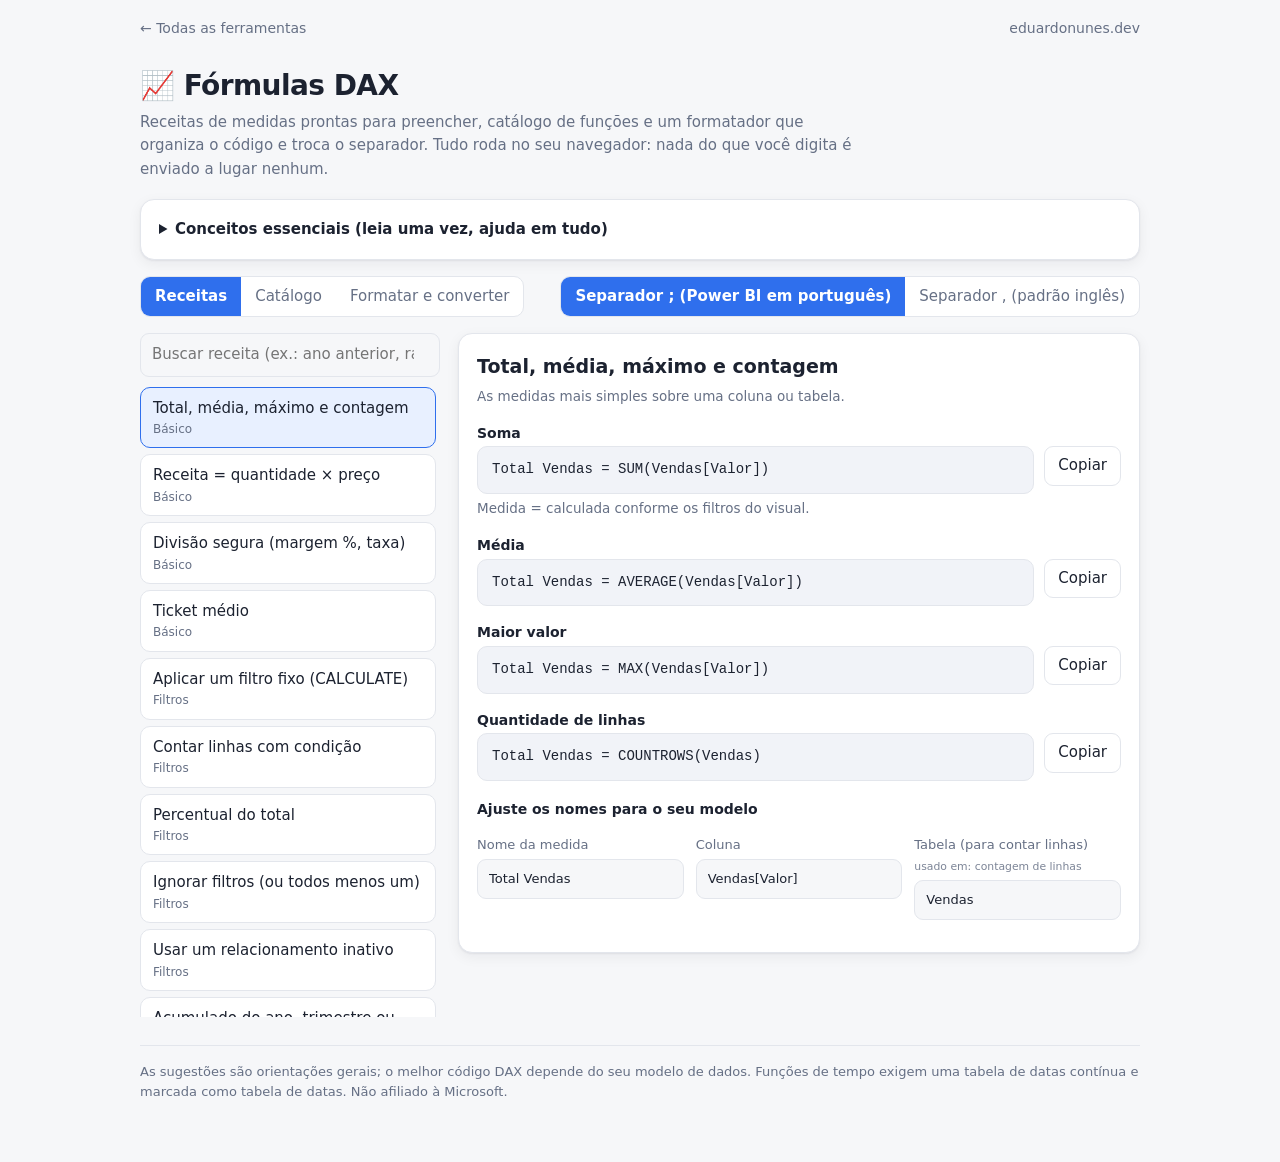
==== dax/index.html @ 3bae3e8a "Add DAX formulas tool (recipes, catalog, formatter, separator converter) Client-side only: 109 funct" ====
<!doctype html>
<html lang="pt-BR">
<head>
<meta charset="utf-8">
<meta name="viewport" content="width=device-width, initial-scale=1">
<!-- Nenhuma requisição de rede é permitida: tudo roda no navegador. -->
<meta http-equiv="Content-Security-Policy" content="default-src 'none'; script-src 'unsafe-inline'; style-src 'unsafe-inline'; img-src data:; base-uri 'none'; form-action 'none'">
<title>Fórmulas DAX · Ferramentas</title>
<meta name="description" content="Receitas, catálogo de funções e formatador de DAX para Power BI, com conversão de separador (vírgula e ponto e vírgula). Tudo no navegador, sem enviar nada a servidor.">
<style>
:root{
  --bg:#f6f7f9; --panel:#fff; --text:#1c2230; --muted:#667085; --line:#e3e6ec;
  --accent:#2f6fed; --accent-t:#fff; --accent-soft:#e8f0ff; --ok:#12b76a; --warn:#b54708; --warn-bg:#fff4e5; --bad:#d92d20;
  --code:#f1f3f8; --shadow:0 1px 2px rgba(16,24,40,.06),0 4px 14px rgba(16,24,40,.06);
}
@media (prefers-color-scheme:dark){
  :root{--bg:#12151c; --panel:#1b1f29; --text:#e8eaf0; --muted:#98a2b3; --line:#2b3140;
    --accent:#5b8cff; --accent-t:#0b1020; --accent-soft:#222c46; --ok:#32d583; --warn:#ffd28a; --warn-bg:#3a2c12; --bad:#f97066;
    --code:#10131a; --shadow:0 1px 2px rgba(0,0,0,.4);}
}
*{box-sizing:border-box}
body{margin:0;background:var(--bg);color:var(--text);font:15px/1.55 system-ui,-apple-system,"Segoe UI",Roboto,sans-serif}
a{color:var(--accent)}
.wrap{max-width:1040px;margin:0 auto;padding:0 20px 60px}
header.top{display:flex;justify-content:space-between;align-items:center;padding:18px 0;gap:12px;flex-wrap:wrap}
header.top a{color:var(--muted);text-decoration:none;font-size:14px}
header.top a:hover{color:var(--text)}
h1{margin:6px 0 4px;font-size:28px;letter-spacing:-.02em}
.sub{color:var(--muted);margin:0 0 18px;max-width:720px}
.bar{display:flex;flex-wrap:wrap;gap:12px;align-items:center;justify-content:space-between;margin-bottom:16px}
.seg{display:inline-flex;border:1px solid var(--line);border-radius:10px;overflow:hidden;background:var(--panel)}
.seg button{font:inherit;border:0;background:transparent;color:var(--muted);padding:8px 14px;cursor:pointer}
.seg button[aria-pressed=true],.seg button[aria-selected=true]{background:var(--accent);color:var(--accent-t);font-weight:600}
.seg button:focus-visible,.chip:focus-visible,.btn:focus-visible,.rbtn:focus-visible{outline:2px solid var(--accent);outline-offset:1px}
.hint{font-size:13px;color:var(--muted)}
.card{background:var(--panel);border:1px solid var(--line);border-radius:14px;padding:18px;box-shadow:var(--shadow);margin-bottom:14px}
input[type=text],input[type=search],textarea{font:inherit;width:100%;padding:9px 11px;border-radius:9px;border:1px solid var(--line);background:var(--bg);color:var(--text)}
textarea{font-family:ui-monospace,Consolas,"Courier New",monospace;min-height:150px;resize:vertical}
input:focus-visible,textarea:focus-visible{outline:2px solid var(--accent)}
label.f{display:flex;flex-direction:column;gap:4px;font-size:13px;color:var(--muted)}
label.f small{color:var(--muted);opacity:.85}
.chips{display:flex;flex-wrap:wrap;gap:8px;margin:12px 0}
.chip{font:inherit;font-size:13px;border:1px solid var(--line);background:var(--panel);color:var(--text);border-radius:99px;padding:5px 13px;cursor:pointer}
.chip[aria-pressed=true]{background:var(--accent-soft);border-color:var(--accent);font-weight:600}
.layout{display:grid;grid-template-columns:300px 1fr;gap:18px;align-items:start}
.rlist{display:flex;flex-direction:column;gap:6px;max-height:70vh;overflow:auto;padding-right:4px}
.rbtn{font:inherit;text-align:left;border:1px solid var(--line);background:var(--panel);color:var(--text);border-radius:10px;padding:9px 12px;cursor:pointer}
.rbtn:hover{border-color:var(--accent)}
.rbtn[aria-pressed=true]{background:var(--accent-soft);border-color:var(--accent)}
.rbtn small{display:block;color:var(--muted);font-size:12px}
.fields{display:grid;grid-template-columns:repeat(auto-fit,minmax(200px,1fr));gap:12px;margin:14px 0}
.out{background:var(--code);border:1px solid var(--line);border-radius:10px;padding:12px 14px;font-family:ui-monospace,Consolas,"Courier New",monospace;font-size:14px;white-space:pre-wrap;word-break:break-word;margin:6px 0}
.row{display:flex;gap:10px;align-items:flex-start;justify-content:space-between}
.row .out{flex:1;margin:0;min-width:0}
.btn{font:inherit;border:1px solid var(--line);background:var(--panel);color:var(--text);border-radius:9px;padding:7px 13px;cursor:pointer;white-space:nowrap}
.btn:hover{background:var(--bg)}
.btn.primary{background:var(--accent);color:var(--accent-t);border-color:var(--accent);font-weight:600}
.variant{margin-top:16px}
.variant h3{margin:0 0 2px;font-size:14px}
.note{font-size:13.5px;color:var(--muted);margin:4px 0 0}
.fn{border-top:1px solid var(--line);padding:14px 0}
.fn:first-child{border-top:0}
.fn h3{margin:0;font-size:16px;font-family:ui-monospace,Consolas,monospace}
.fn h3 span{color:var(--muted);font-weight:400;font-size:12.5px;margin-left:8px;font-family:system-ui,sans-serif}
.fn p{margin:4px 0}
.tip{background:var(--warn-bg);color:var(--warn);border-radius:8px;padding:7px 10px;font-size:13.5px;margin:6px 0 0}
.warn{background:var(--warn-bg);color:var(--warn);border-radius:10px;padding:10px 13px;font-size:14px;margin:8px 0}
.err{color:var(--bad);font-weight:600}
.ok{color:var(--ok);font-weight:600}
.grid2{display:grid;grid-template-columns:1fr 1fr;gap:14px}
details.guide{margin-bottom:16px}
details.guide summary{cursor:pointer;font-weight:600}
details.guide dl{margin:10px 0 0}
details.guide dt{font-weight:600;margin-top:10px}
details.guide dd{margin:2px 0 0;color:var(--muted)}
footer{color:var(--muted);font-size:13px;margin-top:28px;border-top:1px solid var(--line);padding-top:16px}
.hide{display:none!important}
@media (max-width:820px){.layout,.grid2{grid-template-columns:1fr}.rlist{max-height:170px;flex-direction:row;flex-wrap:wrap;border:1px solid var(--line);border-radius:12px;padding:8px}}
</style>
</head>
<body>
<div class="wrap">
<header class="top"><a href="../">← Todas as ferramentas</a><a href="https://eduardonunes.dev">eduardonunes.dev</a></header>
<h1>📈 Fórmulas DAX</h1>
<p class="sub">Receitas de medidas prontas para preencher, catálogo de funções e um formatador que organiza o código e troca o separador. Tudo roda no seu navegador: nada do que você digita é enviado a lugar nenhum.</p>

<details class="guide card">
  <summary>Conceitos essenciais (leia uma vez, ajuda em tudo)</summary>
  <dl>
    <dt>Medida × coluna calculada</dt><dd>Medida é calculada na hora, conforme os filtros do visual (ex.: total de vendas). Coluna calculada é calculada linha a linha ao atualizar o modelo e ocupa memória. Prefira medidas para valores que somam, e colunas para categorizar linhas.</dd>
    <dt>Contexto de filtro</dt><dd>São os filtros ativos em cada célula do visual (segmentações, linhas, colunas, filtros de página). A mesma medida dá resultados diferentes em cada contexto.</dd>
    <dt>Contexto de linha</dt><dd>Existe dentro de colunas calculadas e de funções com X (SUMX, AVERAGEX...), que percorrem a tabela linha a linha.</dd>
    <dt>CALCULATE</dt><dd>A função mais importante: recalcula uma expressão trocando ou adicionando filtros. Quase toda inteligência de tempo e todo "percentual do total" passa por ela.</dd>
    <dt>Tabela calendário</dt><dd>Para funções de tempo (YTD, ano anterior, etc.), crie uma tabela de datas contínua, relacione com a tabela fato e marque como tabela de datas.</dd>
    <dt>Separador de argumentos</dt><dd>Os nomes das funções DAX são sempre em inglês, mas o separador depende da configuração regional: em português (Brasil) costuma ser <code>;</code> (e decimal <code>,</code>); em inglês, <code>,</code> (e decimal <code>.</code>). Se o Power BI acusar erro de sintaxe ao colar, troque a chave abaixo.</dd>
  </dl>
</details>

<div class="bar">
  <div class="seg" role="tablist" aria-label="Seções">
    <button role="tab" id="tab-receitas" aria-selected="true" data-tab="receitas">Receitas</button>
    <button role="tab" id="tab-catalogo" aria-selected="false" data-tab="catalogo">Catálogo</button>
    <button role="tab" id="tab-explicar" aria-selected="false" data-tab="explicar">Formatar e converter</button>
  </div>
  <div class="seg" role="group" aria-label="Separador de argumentos">
    <button id="loc-br" aria-pressed="true">Separador ; (Power BI em português)</button>
    <button id="loc-en" aria-pressed="false">Separador , (padrão inglês)</button>
  </div>
</div>

<section id="p-receitas">
  <div class="layout">
    <div>
      <input type="search" id="rq" placeholder="Buscar receita (ex.: ano anterior, ranking)…" aria-label="Buscar receita">
      <div class="rlist" id="rlist" style="margin-top:10px"></div>
    </div>
    <div id="rpanel"></div>
  </div>
</section>

<section id="p-catalogo" class="hide">
  <input type="search" id="cq" placeholder="Buscar função pelo nome ou pelo que ela faz (ex.: calculate, ano anterior)…" aria-label="Buscar função">
  <div class="chips" id="ccats"></div>
  <div class="card" id="clist"></div>
</section>

<section id="p-explicar" class="hide">
  <div class="card">
    <label class="f">Cole uma medida ou expressão DAX
      <textarea id="xin" spellcheck="false" placeholder="Margem % = VAR r = SUM(Vendas[Valor]) VAR c = SUM(Vendas[Custo]) RETURN DIVIDE(r - c, r)"></textarea>
    </label>
    <div class="row" style="margin-top:10px;justify-content:flex-start;flex-wrap:wrap">
      <button class="btn primary" id="xgo">Formatar e converter</button>
      <button class="btn" id="xex">Usar exemplo</button>
      <span class="hint">O código é analisado aqui mesmo, no navegador.</span>
    </div>
  </div>
  <div id="xout"></div>
</section>

<footer>As sugestões são orientações gerais; o melhor código DAX depende do seu modelo de dados. Funções de tempo exigem uma tabela de datas contínua e marcada como tabela de datas. Não afiliado à Microsoft.</footer>
</div>

<script>
'use strict';
/* ============ Catálogo ============
   [nome, categoria, descrição, sintaxe, exemplo, dica] (separador canônico: vírgula) */
const F=[
// Agregação
['SUM','Agregação','Soma os valores de uma coluna.','SUM(coluna)','Total Vendas = SUM(Vendas[Valor])','Só aceita uma coluna. Para somar uma expressão linha a linha, use SUMX.'],
['SUMX','Agregação','Percorre uma tabela linha a linha, calcula uma expressão em cada uma e soma os resultados.','SUMX(tabela, expressão)','Receita = SUMX(Vendas, Vendas[Quantidade] * Vendas[Preço])','Funções com X criam contexto de linha.'],
['AVERAGE','Agregação','Média dos valores de uma coluna.','AVERAGE(coluna)','Média = AVERAGE(Vendas[Valor])','Ignora células vazias.'],
['AVERAGEX','Agregação','Média de uma expressão calculada linha a linha.','AVERAGEX(tabela, expressão)','Ticket = AVERAGEX(VALUES(Vendas[PedidoID]), [Total Vendas])','Útil para média de uma medida sobre uma lista de itens.'],
['MIN','Agregação','Menor valor de uma coluna (ou entre duas expressões).','MIN(coluna)','Primeira Venda = MIN(Vendas[Data])','Para uma medida por item, use MINX.'],
['MAX','Agregação','Maior valor de uma coluna (ou entre duas expressões).','MAX(coluna)','Última Venda = MAX(Vendas[Data])','',],
['MINX','Agregação','Menor valor de uma expressão avaliada linha a linha.','MINX(tabela, expressão)','Menor Total = MINX(VALUES(Produtos[Produto]), [Total Vendas])','',],
['MAXX','Agregação','Maior valor de uma expressão avaliada linha a linha.','MAXX(tabela, expressão)','Maior Total = MAXX(VALUES(Produtos[Produto]), [Total Vendas])','',],
['COUNT','Agregação','Conta os valores numéricos de uma coluna.','COUNT(coluna)','Qtd = COUNT(Vendas[Valor])','Para contar qualquer tipo de valor, use COUNTA.'],
['COUNTA','Agregação','Conta os valores não vazios de uma coluna (de qualquer tipo).','COUNTA(coluna)','Qtd = COUNTA(Clientes[Nome])','',],
['COUNTROWS','Agregação','Conta as linhas de uma tabela (ou de uma tabela filtrada).','COUNTROWS(tabela)','Qtd Pedidos = COUNTROWS(Vendas)','É a forma mais comum de contar linhas.'],
['COUNTBLANK','Agregação','Conta as células vazias de uma coluna.','COUNTBLANK(coluna)','Sem Email = COUNTBLANK(Clientes[Email])','',],
['DISTINCTCOUNT','Agregação','Conta valores distintos de uma coluna (inclui o vazio, se existir).','DISTINCTCOUNT(coluna)','Clientes = DISTINCTCOUNT(Vendas[ClienteID])','Para ignorar o vazio, use DISTINCTCOUNTNOBLANK.'],
['DISTINCTCOUNTNOBLANK','Agregação','Conta valores distintos de uma coluna, ignorando o vazio.','DISTINCTCOUNTNOBLANK(coluna)','Clientes = DISTINCTCOUNTNOBLANK(Vendas[ClienteID])','',],
['MEDIAN','Agregação','Mediana dos valores de uma coluna.','MEDIAN(coluna)','Mediana = MEDIAN(Vendas[Valor])','',],
// Filtro e contexto
['CALCULATE','Filtro e contexto','Calcula uma expressão em um contexto de filtro modificado. É a função central do DAX.','CALCULATE(expressão, [filtro1], [filtro2], ...)','Vendas Norte = CALCULATE([Total Vendas], Regiao[Nome] = "Norte")','Filtros booleanos de uma coluna (Tabela[Col] = valor) são os mais eficientes. Dentro de um contexto de linha, CALCULATE transforma a linha em filtro.'],
['CALCULATETABLE','Filtro e contexto','Igual ao CALCULATE, mas devolve uma tabela.','CALCULATETABLE(tabela, [filtro1], ...)','Top = CALCULATETABLE(Vendas, Vendas[Ano] = 2025)','',],
['FILTER','Filtro e contexto','Devolve a tabela com apenas as linhas que atendem a uma condição.','FILTER(tabela, condição)','Caros = COUNTROWS(FILTER(Produtos, Produtos[Preço] > 100))','Filtrar uma tabela inteira pode ser lento; quando possível use filtros booleanos de coluna dentro do CALCULATE.'],
['ALL','Filtro e contexto','Remove os filtros de uma tabela ou colunas (ou devolve todas as linhas).','ALL(tabela_ou_coluna, ...)','Total Geral = CALCULATE([Total Vendas], ALL(Vendas))','Dentro do CALCULATE, remove filtros. Em tabelas, devolve todas as linhas.'],
['ALLEXCEPT','Filtro e contexto','Remove todos os filtros de uma tabela, exceto os das colunas indicadas.','ALLEXCEPT(tabela, coluna1, ...)','Total do Ano = CALCULATE([Total Vendas], ALLEXCEPT(Calendario, Calendario[Ano]))','',],
['ALLSELECTED','Filtro e contexto','Remove os filtros do visual, mas mantém os de segmentações e filtros externos.','ALLSELECTED([tabela_ou_coluna])','% do Selecionado = DIVIDE([Total Vendas], CALCULATE([Total Vendas], ALLSELECTED(Produtos)))','Boa escolha para "percentual do total" que respeita segmentações.'],
['REMOVEFILTERS','Filtro e contexto','Remove filtros de tabelas ou colunas. Só pode ser usada dentro do CALCULATE.','REMOVEFILTERS([tabela_ou_coluna], ...)','Sem Filtro = CALCULATE([Total Vendas], REMOVEFILTERS(Produtos[Categoria]))','Mais legível que ALL quando a intenção é só remover filtros.'],
['KEEPFILTERS','Filtro e contexto','Em vez de substituir o filtro existente, combina o novo com ele.','KEEPFILTERS(filtro)','Norte = CALCULATE([Total Vendas], KEEPFILTERS(Regiao[Nome] = "Norte"))','',],
['VALUES','Filtro e contexto','Devolve os valores distintos de uma coluna (ou as linhas distintas de uma tabela) no contexto atual.','VALUES(coluna_ou_tabela)','Produtos Vendidos = COUNTROWS(VALUES(Vendas[ProdutoID]))','',],
['DISTINCT','Filtro e contexto','Devolve os valores distintos de uma coluna.','DISTINCT(coluna)','Qtd Distinta = COUNTROWS(DISTINCT(Vendas[ClienteID]))','Diferente de VALUES, não inclui a linha em branco criada por integridade referencial.'],
['SELECTEDVALUE','Filtro e contexto','Devolve o valor de uma coluna quando só há um selecionado; senão, o valor alternativo.','SELECTEDVALUE(coluna, [valor_alternativo])','Título = "Região: " & SELECTEDVALUE(Regiao[Nome], "todas")','Ótima para títulos dinâmicos e parâmetros de segmentação.'],
['HASONEVALUE','Filtro e contexto','Verdadeiro se a coluna tem exatamente um valor no contexto atual.','HASONEVALUE(coluna)','Ok = HASONEVALUE(Produtos[Produto])','',],
['ISFILTERED','Filtro e contexto','Verdadeiro se há filtro direto na coluna.','ISFILTERED(coluna)','Filtrado = ISFILTERED(Produtos[Categoria])','',],
['TREATAS','Filtro e contexto','Aplica os valores de uma tabela como filtro nas colunas indicadas (relacionamento virtual).','TREATAS(tabela, coluna1, ...)','Meta = CALCULATE(SUM(Metas[Valor]), TREATAS(VALUES(Produtos[Categoria]), Metas[Categoria]))','Útil quando não existe relacionamento físico no modelo.'],
['USERELATIONSHIP','Filtro e contexto','Ativa um relacionamento inativo durante o cálculo.','USERELATIONSHIP(coluna1, coluna2)','Por Envio = CALCULATE([Total Vendas], USERELATIONSHIP(Vendas[DataEnvio], Calendario[Data]))','Só funciona dentro de CALCULATE.'],
['RELATED','Filtro e contexto','Busca um valor da tabela do lado "um" de um relacionamento, em um contexto de linha.','RELATED(coluna)','Categoria = RELATED(Produtos[Categoria])','Use na tabela do lado "muitos" (ex.: em coluna calculada de Vendas).'],
['RELATEDTABLE','Filtro e contexto','Devolve as linhas relacionadas do lado "muitos", a partir do lado "um".','RELATEDTABLE(tabela)','Qtd Compras = COUNTROWS(RELATEDTABLE(Vendas))','',],
['LOOKUPVALUE','Filtro e contexto','Procura um valor em uma tabela, sem depender de relacionamento (como um PROCV).','LOOKUPVALUE(coluna_resultado, coluna_busca, valor_busca, ...)','Preço = LOOKUPVALUE(Produtos[Preço], Produtos[ProdutoID], Vendas[ProdutoID])','Prefira relacionamentos e RELATED quando possível.'],
['TOPN','Filtro e contexto','Devolve as N primeiras linhas de uma tabela, segundo uma expressão.','TOPN(n, tabela, expressão_ordenação, [ordem])','Top 5 = CALCULATE([Total Vendas], TOPN(5, ALL(Produtos[Produto]), [Total Vendas]))','Ordem padrão: DESC (maiores primeiro).'],
['RANKX','Filtro e contexto','Classifica um item entre os de uma tabela, segundo uma expressão (ranking).','RANKX(tabela, expressão, [valor], [ordem], [empates])','Ranking = RANKX(ALL(Produtos[Produto]), [Total Vendas], , DESC, Dense)','Empates: Skip pula posições; Dense não pula.'],
// Tabelas
['SUMMARIZE','Tabelas','Agrupa uma tabela por colunas, podendo adicionar colunas calculadas.','SUMMARIZE(tabela, coluna_agrupar, [nome, expressão], ...)','Resumo = SUMMARIZE(Vendas, Produtos[Categoria], "Total", SUM(Vendas[Valor]))','Para novos cálculos, prefira ADDCOLUMNS sobre o resultado.'],
['SUMMARIZECOLUMNS','Tabelas','Agrupa por colunas e calcula expressões; é a base da maioria dos visuais.','SUMMARIZECOLUMNS(coluna_agrupar, ..., [filtros], nome, expressão, ...)','Resumo = SUMMARIZECOLUMNS(Produtos[Categoria], "Total", [Total Vendas])','Não pode ser usada dentro de medidas com contexto de linha.'],
['ADDCOLUMNS','Tabelas','Adiciona colunas calculadas a uma tabela.','ADDCOLUMNS(tabela, nome, expressão, ...)','Com Margem = ADDCOLUMNS(Vendas, "Margem", Vendas[Valor] - Vendas[Custo])','',],
['SELECTCOLUMNS','Tabelas','Devolve uma tabela só com as colunas/expressões escolhidas.','SELECTCOLUMNS(tabela, nome, expressão, ...)','Lista = SELECTCOLUMNS(Clientes, "Cliente", Clientes[Nome])','',],
['UNION','Tabelas','Junta tabelas com as mesmas colunas, uma abaixo da outra.','UNION(tabela1, tabela2, ...)','Todos = UNION(Vendas2024, Vendas2025)','',],
['EXCEPT','Tabelas','Devolve as linhas da primeira tabela que não existem na segunda.','EXCEPT(tabela1, tabela2)','Sem Compra = EXCEPT(VALUES(Clientes[ClienteID]), VALUES(Vendas[ClienteID]))','',],
['INTERSECT','Tabelas','Devolve as linhas que existem nas duas tabelas.','INTERSECT(tabela1, tabela2)','Em Ambos = INTERSECT(VALUES(A[ID]), VALUES(B[ID]))','',],
['CROSSJOIN','Tabelas','Combina todas as linhas de uma tabela com todas as da outra.','CROSSJOIN(tabela1, tabela2)','Combinações = CROSSJOIN(Produtos, Regiao)','Pode gerar tabelas enormes.'],
['GENERATESERIES','Tabelas','Gera uma tabela com uma sequência de números.','GENERATESERIES(início, fim, [incremento])','Parâmetro = GENERATESERIES(0, 100, 5)','Muito usada em parâmetros "E se".'],
['CALENDAR','Tabelas','Gera uma tabela de datas entre duas datas.','CALENDAR(data_inicial, data_final)','Calendario = CALENDAR(DATE(2020, 1, 1), DATE(2030, 12, 31))','Marque a tabela como "tabela de datas".'],
['CALENDARAUTO','Tabelas','Gera uma tabela de datas cobrindo automaticamente todas as datas do modelo.','CALENDARAUTO([mês_fim_ano_fiscal])','Calendario = CALENDARAUTO()','Cobre anos completos com base nas colunas de data do modelo.'],
['ROW','Tabelas','Cria uma tabela de uma linha.','ROW(nome, expressão, ...)','Linha = ROW("Total", [Total Vendas])','',],
// Inteligência de tempo
['TOTALYTD','Inteligência de tempo','Acumulado do ano até a data (year to date).','TOTALYTD(expressão, datas, [filtro], [fim_do_ano])','Vendas YTD = TOTALYTD([Total Vendas], Calendario[Data])','Exige tabela de datas contínua.'],
['TOTALQTD','Inteligência de tempo','Acumulado do trimestre até a data.','TOTALQTD(expressão, datas, [filtro])','Vendas QTD = TOTALQTD([Total Vendas], Calendario[Data])','',],
['TOTALMTD','Inteligência de tempo','Acumulado do mês até a data.','TOTALMTD(expressão, datas, [filtro])','Vendas MTD = TOTALMTD([Total Vendas], Calendario[Data])','',],
['DATESYTD','Inteligência de tempo','Devolve as datas do início do ano até a data atual do contexto.','DATESYTD(datas, [fim_do_ano])','Vendas YTD = CALCULATE([Total Vendas], DATESYTD(Calendario[Data]))','É o que o TOTALYTD usa por baixo; permite combinar com outros filtros.'],
['DATESQTD','Inteligência de tempo','Datas do início do trimestre até a data atual do contexto.','DATESQTD(datas)','Vendas QTD = CALCULATE([Total Vendas], DATESQTD(Calendario[Data]))','',],
['DATESMTD','Inteligência de tempo','Datas do início do mês até a data atual do contexto.','DATESMTD(datas)','Vendas MTD = CALCULATE([Total Vendas], DATESMTD(Calendario[Data]))','',],
['SAMEPERIODLASTYEAR','Inteligência de tempo','Devolve o mesmo período do ano anterior.','SAMEPERIODLASTYEAR(datas)','Vendas Ano Anterior = CALCULATE([Total Vendas], SAMEPERIODLASTYEAR(Calendario[Data]))','Exige datas contíguas.'],
['DATEADD','Inteligência de tempo','Desloca as datas do contexto por um número de intervalos (dia, mês, trimestre, ano).','DATEADD(datas, n, intervalo)','Mês Anterior = CALCULATE([Total Vendas], DATEADD(Calendario[Data], -1, MONTH))','Intervalos: DAY, MONTH, QUARTER, YEAR. Use n negativo para voltar no tempo.'],
['DATESINPERIOD','Inteligência de tempo','Devolve as datas de um período a partir de uma data, para frente ou para trás.','DATESINPERIOD(datas, data_inicial, n, intervalo)','Últimos 3 Meses = CALCULATE([Total Vendas], DATESINPERIOD(Calendario[Data], MAX(Calendario[Data]), -3, MONTH))','Base para médias móveis.'],
['DATESBETWEEN','Inteligência de tempo','Devolve as datas entre duas datas (inclusive).','DATESBETWEEN(datas, início, fim)','Janela = CALCULATE([Total Vendas], DATESBETWEEN(Calendario[Data], DATE(2025, 1, 1), DATE(2025, 3, 31)))','',],
['PARALLELPERIOD','Inteligência de tempo','Devolve períodos completos (mês, trimestre, ano) deslocados no tempo.','PARALLELPERIOD(datas, n, intervalo)','Ano Anterior = CALCULATE([Total Vendas], PARALLELPERIOD(Calendario[Data], -12, MONTH))','Diferente de DATEADD, devolve o período inteiro.'],
['PREVIOUSMONTH','Inteligência de tempo','Devolve todas as datas do mês anterior.','PREVIOUSMONTH(datas)','Mês Anterior = CALCULATE([Total Vendas], PREVIOUSMONTH(Calendario[Data]))','',],
['PREVIOUSYEAR','Inteligência de tempo','Devolve todas as datas do ano anterior.','PREVIOUSYEAR(datas, [fim_do_ano])','Ano Anterior = CALCULATE([Total Vendas], PREVIOUSYEAR(Calendario[Data]))','',],
['FIRSTDATE','Inteligência de tempo','Devolve a primeira data do contexto, como tabela de uma data.','FIRSTDATE(datas)','Saldo Inicial = CALCULATE([Saldo], FIRSTDATE(Calendario[Data]))','Para obter a data como valor simples, use MIN.'],
['LASTDATE','Inteligência de tempo','Devolve a última data do contexto, como tabela de uma data.','LASTDATE(datas)','Saldo Final = CALCULATE([Saldo], LASTDATE(Calendario[Data]))','Para a data como valor simples, use MAX.'],
['ENDOFMONTH','Inteligência de tempo','Devolve a última data do mês no contexto.','ENDOFMONTH(datas)','Fim do Mês = CALCULATE([Saldo], ENDOFMONTH(Calendario[Data]))','',],
['DATEDIFF','Inteligência de tempo','Calcula a diferença entre duas datas em um intervalo (dia, mês, ano etc.).','DATEDIFF(data1, data2, intervalo)','Idade = DATEDIFF(Clientes[Nascimento], TODAY(), YEAR)','',],
['EOMONTH','Inteligência de tempo','Último dia do mês, antes ou depois de alguns meses.','EOMONTH(data, meses)','Fim = EOMONTH(Calendario[Data], 0)','',],
['EDATE','Inteligência de tempo','Soma ou subtrai meses de uma data.','EDATE(data, meses)','Vencimento = EDATE(Vendas[Data], 3)','',],
['TODAY','Inteligência de tempo','Devolve a data de hoje.','TODAY()','Hoje = TODAY()','Atualiza a cada recálculo do modelo.'],
['NOW','Inteligência de tempo','Devolve a data e a hora atuais.','NOW()','Agora = NOW()','',],
['DATE','Inteligência de tempo','Monta uma data a partir de ano, mês e dia.','DATE(ano, mês, dia)','Data = DATE(2025, 12, 31)','',],
['YEAR','Inteligência de tempo','Extrai o ano de uma data.','YEAR(data)','Ano = YEAR(Vendas[Data])','',],
['MONTH','Inteligência de tempo','Extrai o mês (1 a 12) de uma data.','MONTH(data)','Mês = MONTH(Vendas[Data])','',],
['DAY','Inteligência de tempo','Extrai o dia do mês de uma data.','DAY(data)','Dia = DAY(Vendas[Data])','',],
['WEEKDAY','Inteligência de tempo','Devolve o dia da semana como número.','WEEKDAY(data, [tipo])','Dia Semana = WEEKDAY(Vendas[Data], 2)','Tipo 2 numera de segunda (1) a domingo (7).'],
['QUARTER','Inteligência de tempo','Devolve o trimestre (1 a 4) de uma data.','QUARTER(data)','Trimestre = "T" & QUARTER(Vendas[Data])','',],
// Lógica
['IF','Lógica','Devolve um valor se a condição for verdadeira e outro se for falsa.','IF(teste, valor_se_verdadeiro, [valor_se_falso])','Status = IF([Total Vendas] >= [Meta], "Meta atingida", "Abaixo da meta")','Sem o 3º argumento, devolve vazio quando falso.'],
['SWITCH','Lógica','Compara uma expressão com vários valores e devolve o resultado do primeiro que combinar.','SWITCH(expressão, valor1, resultado1, ..., [senão])','Classe = SWITCH(TRUE(), [Total] >= 1000, "A", [Total] >= 500, "B", "C")','Com TRUE() como expressão, vira um "IF" em cascata legível.'],
['IFERROR','Lógica','Devolve um valor alternativo se a expressão resultar em erro.','IFERROR(valor, valor_se_erro)','Seguro = IFERROR([Receita] / [Qtd], 0)','Para divisões, DIVIDE é melhor e mais rápida.'],
['AND','Lógica','Verdadeiro se as duas condições forem verdadeiras.','AND(condição1, condição2)','Ok = AND([Total] > 0, [Margem] > 0)','Só aceita duas condições. Para mais, use o operador &&.'],
['OR','Lógica','Verdadeiro se pelo menos uma das duas condições for verdadeira.','OR(condição1, condição2)','Alerta = OR([Total] < 0, [Margem] < 0)','Para mais condições, use o operador ||.'],
['NOT','Lógica','Inverte um valor lógico.','NOT(condição)','Inativo = NOT([Ativo])','',],
['TRUE','Lógica','Devolve o valor lógico verdadeiro.','TRUE()','Sim = TRUE()','No DAX é escrita com parênteses: TRUE().'],
['FALSE','Lógica','Devolve o valor lógico falso.','FALSE()','Nao = FALSE()','',],
['COALESCE','Lógica','Devolve o primeiro valor que não seja vazio.','COALESCE(valor1, valor2, ...)','Total ou Zero = COALESCE([Total Vendas], 0)','',],
['ISBLANK','Lógica','Verdadeiro se o valor está vazio.','ISBLANK(valor)','Sem Venda = ISBLANK([Total Vendas])','',],
['BLANK','Lógica','Devolve um valor vazio.','BLANK()','Vazio = BLANK()','Medidas que devolvem vazio não aparecem em visuais (útil para esconder linhas).'],
['DIVIDE','Lógica','Divide dois valores tratando a divisão por zero (devolve vazio ou um valor alternativo).','DIVIDE(numerador, denominador, [valor_alternativo])','Margem % = DIVIDE([Lucro], [Receita])','Prefira sempre ao operador / em medidas.'],
// Texto
['CONCATENATE','Texto','Junta dois textos.','CONCATENATE(texto1, texto2)','Nome = CONCATENATE(Clientes[Nome], Clientes[Sobrenome])','Só aceita dois argumentos; o operador & é mais flexível.'],
['CONCATENATEX','Texto','Junta o resultado de uma expressão para cada linha de uma tabela, com um delimitador.','CONCATENATEX(tabela, expressão, [delimitador], [ordenar_por], [ordem])','Lista = CONCATENATEX(VALUES(Produtos[Produto]), Produtos[Produto], ", ")','Ótima para mostrar listas selecionadas em cartões.'],
['LEFT','Texto','Primeiros caracteres de um texto.','LEFT(texto, [núm_caract])','Sigla = LEFT(Clientes[Nome], 3)','',],
['RIGHT','Texto','Últimos caracteres de um texto.','RIGHT(texto, [núm_caract])','Fim = RIGHT(Clientes[Codigo], 4)','',],
['MID','Texto','Caracteres do meio de um texto.','MID(texto, início, núm_caract)','Meio = MID(Clientes[Codigo], 3, 2)','',],
['LEN','Texto','Número de caracteres de um texto.','LEN(texto)','Tamanho = LEN(Clientes[Nome])','',],
['UPPER','Texto','Converte para maiúsculas.','UPPER(texto)','Maiusculo = UPPER(Clientes[Nome])','',],
['LOWER','Texto','Converte para minúsculas.','LOWER(texto)','Minusculo = LOWER(Clientes[Email])','',],
['TRIM','Texto','Remove espaços extras.','TRIM(texto)','Limpo = TRIM(Clientes[Nome])','',],
['SUBSTITUTE','Texto','Troca um texto por outro.','SUBSTITUTE(texto, antigo, novo, [ocorrência])','Sem Hifen = SUBSTITUTE(Clientes[CPF], "-", "")','',],
['SEARCH','Texto','Posição de um texto dentro de outro, sem diferenciar maiúsculas.','SEARCH(procurado, texto, [início], [valor_se_não_achar])','Pos = SEARCH("@", Clientes[Email], , 0)','Informe o último argumento para evitar erro quando não encontra.'],
['FIND','Texto','Posição de um texto dentro de outro, diferenciando maiúsculas.','FIND(procurado, texto, [início], [valor_se_não_achar])','Pos = FIND("-", Clientes[Codigo], , 0)','',],
['FORMAT','Texto','Converte um valor em texto com um formato.','FORMAT(valor, formato, [localidade])','Mês Ano = FORMAT(Calendario[Data], "MMM/yyyy")','Devolve TEXTO: não serve para somar nem ordena cronologicamente (use uma coluna de ordenação).'],
['VALUE','Texto','Converte um texto em número.','VALUE(texto)','Numero = VALUE(Clientes[CodigoTexto])','',],
['REPT','Texto','Repete um texto várias vezes.','REPT(texto, vezes)','Barra = REPT("|", 10)','',],
// Matemática
['ROUND','Matemática','Arredonda para uma quantidade de casas.','ROUND(número, casas)','Arredondado = ROUND([Total Vendas], 2)','',],
['ROUNDUP','Matemática','Arredonda sempre para cima.','ROUNDUP(número, casas)','Cima = ROUNDUP([Total Vendas], 0)','',],
['ROUNDDOWN','Matemática','Arredonda sempre para baixo.','ROUNDDOWN(número, casas)','Baixo = ROUNDDOWN([Total Vendas], 0)','',],
['INT','Matemática','Arredonda para baixo até o inteiro mais próximo.','INT(número)','Inteiro = INT([Total Vendas])','',],
['ABS','Matemática','Valor absoluto (sem sinal).','ABS(número)','Desvio = ABS([Real] - [Meta])','',],
['MOD','Matemática','Resto da divisão.','MOD(número, divisor)','Resto = MOD([Qtd], 2)','',],
['POWER','Matemática','Eleva um número a uma potência.','POWER(número, potência)','Quadrado = POWER([Qtd], 2)','',],
['SQRT','Matemática','Raiz quadrada.','SQRT(número)','Raiz = SQRT([Variancia])','',]
];
const CATS=['Agregação','Filtro e contexto','Tabelas','Inteligência de tempo','Lógica','Texto','Matemática'];
const IDX={}; F.forEach(e=>IDX[e[0].toUpperCase()]=e);
const norm=s=>s.normalize('NFD').replace(/[̀-ͯ]/g,'').toUpperCase();

/* ============ Conversão de separador (, ⇄ ;) ============
   Placeholders de receita usam ⟨campo⟩ e nunca são alterados. */
const isIdStart=c=>/[A-Za-zÀ-ÿ_]/.test(c), isIdChar=c=>/[A-Za-zÀ-ÿ0-9_]/.test(c);
function readBracket(src,i){let j=i+1;const n=src.length;while(j<n){if(src[j]===']'){if(src[j+1]===']'){j+=2;continue;}break;}j++;}return Math.min(j,n-1);}
function readQuoted(src,i,q){let j=i+1;const n=src.length;while(j<n){if(src[j]===q){if(src[j+1]===q){j+=2;continue;}break;}j++;}return Math.min(j,n-1);}
function readComment(src,i){ if(src.startsWith('/*',i)){const j=src.indexOf('*/',i+2);return j<0?src.length-1:j+1;} const j=src.indexOf('\n',i);return j<0?src.length-1:j-1; }
const isCommentStart=(s,i)=>s.startsWith('//',i)||s.startsWith('/*',i)||s.startsWith('--',i);
function hasComment(src){for(let i=0;i<src.length;i++){const c=src[i];
  if(c==='"'){i=readQuoted(src,i,'"');continue;} if(c==="'"){i=readQuoted(src,i,"'");continue;} if(c==='['){i=readBracket(src,i);continue;}
  if(isCommentStart(src,i)) return true;} return false;}
function detectLocale(src){
  for(let i=0;i<src.length;i++){const c=src[i];
    if(c==='"'){i=readQuoted(src,i,'"');continue;} if(c==="'"){i=readQuoted(src,i,"'");continue;} if(c==='['){i=readBracket(src,i);continue;}
    if(isCommentStart(src,i)){i=readComment(src,i);continue;}
    if(c===';') return 'br';}
  return 'en';
}
function convert(src,from,to){
  if(from===to) return src;
  let out='',i=0;const n=src.length;
  while(i<n){
    const c=src[i];
    if(c==='"'){const j=readQuoted(src,i,'"');out+=src.slice(i,j+1);i=j+1;continue;}
    if(c==="'"){const j=readQuoted(src,i,"'");out+=src.slice(i,j+1);i=j+1;continue;}
    if(c==='['){const j=readBracket(src,i);out+=src.slice(i,j+1);i=j+1;continue;}
    if(c==='⟨'){const j=src.indexOf('⟩',i);const k=j<0?n-1:j;out+=src.slice(i,k+1);i=k+1;continue;}
    if(isCommentStart(src,i)){const j=readComment(src,i);out+=src.slice(i,j+1);i=j+1;continue;}
    if(isIdStart(c)){let j=i;while(j<n&&isIdChar(src[j]))j++;out+=src.slice(i,j);i=j;continue;}
    if(/\d/.test(c)){
      let j=i;while(j<n&&/\d/.test(src[j]))j++;
      const dec=from==='en'?'.':',';
      if(j+1<n&&src[j]===dec&&/\d/.test(src[j+1])){let m=j+1;while(m<n&&/\d/.test(src[m]))m++;out+=src.slice(i,j)+(to==='br'?',':'.')+src.slice(j+1,m);i=m;continue;}
      out+=src.slice(i,j);i=j;continue;
    }
    if(from==='en'&&to==='br'&&c===','){out+=';';i++;continue;}
    if(from==='br'&&to==='en'&&c===';'){out+=',';i++;continue;}
    out+=c;i++;
  }
  return out;
}

/* ============ Estado e utilidades ============ */
const $=s=>document.querySelector(s);
const el=(t,a={},...k)=>{const e=document.createElement(t);for(const[x,v]of Object.entries(a)){if(x==='class')e.className=v;else if(x.startsWith('on'))e.addEventListener(x.slice(2),v);else if(v===true)e.setAttribute(x,'');else if(v!==false&&v!=null)e.setAttribute(x,v);}for(const c of k.flat())e.append(c&&c.nodeType?c:document.createTextNode(c??''));return e;};
let loc='br';
try{const s=localStorage.getItem('dax-loc'); if(s==='en'||s==='br') loc=s;}catch{}
const L=src=>convert(src,'en',loc);
function copy(text,btn){
  const done=()=>{const o=btn.textContent;btn.textContent='Copiado!';setTimeout(()=>btn.textContent=o,1200);};
  if(navigator.clipboard&&window.isSecureContext){navigator.clipboard.writeText(text).then(done,fallback);} else fallback();
  function fallback(){const t=el('textarea',{style:'position:fixed;opacity:0'});t.value=text;document.body.append(t);t.select();try{document.execCommand('copy');done();}catch{btn.textContent='Selecione e copie';}t.remove();}
}
const fmtOut=text=>{const b=el('button',{class:'btn',type:'button','aria-label':'Copiar código'},'Copiar');b.addEventListener('click',()=>copy(text,b));return el('div',{class:'row'},el('div',{class:'out'},text),b);};

/* ============ Receitas ============
   campos: [chave, rótulo, padrão, dica]  |  fórmulas em formato canônico (vírgula) com ⟨chave⟩ */
const R=[
{id:'total',cat:'Básico',title:'Total, média, máximo e contagem',goal:'As medidas mais simples sobre uma coluna ou tabela.',
 fields:[['nome','Nome da medida','Total Vendas'],['col','Coluna','Vendas[Valor]'],['tab','Tabela (para contar linhas)','Vendas','contagem de linhas']],
 main:{label:'Soma',tpl:'⟨nome⟩ = SUM(⟨col⟩)',note:'Medida = calculada conforme os filtros do visual.'},
 alts:[{label:'Média',tpl:'⟨nome⟩ = AVERAGE(⟨col⟩)',note:''},{label:'Maior valor',tpl:'⟨nome⟩ = MAX(⟨col⟩)',note:''},{label:'Quantidade de linhas',tpl:'⟨nome⟩ = COUNTROWS(⟨tab⟩)',note:''}]},
{id:'sumx',cat:'Básico',title:'Receita = quantidade × preço',goal:'Calcular uma expressão linha a linha e somar.',
 fields:[['nome','Nome da medida','Receita'],['tab','Tabela','Vendas'],['a','Coluna A','Vendas[Quantidade]'],['b','Coluna B','Vendas[Preço]']],
 main:{label:'Com SUMX (medida)',tpl:'⟨nome⟩ =\nSUMX(\n    ⟨tab⟩,\n    ⟨a⟩ * ⟨b⟩\n)',note:'SUMX percorre a tabela linha a linha e soma o resultado. SUM só soma uma coluna que já existe.'},
 alts:[{label:'Coluna calculada (alternativa)',tpl:'⟨nome⟩ = ⟨a⟩ * ⟨b⟩',note:'Cria uma coluna fisicamente no modelo (ocupa memória). Prefira a medida, salvo se precisar da coluna em filtros.'}]},
{id:'divide',cat:'Básico',title:'Divisão segura (margem %, taxa)',goal:'Dividir sem erro quando o denominador for zero.',
 fields:[['nome','Nome da medida','Margem %'],['num','Numerador','[Lucro]'],['den','Denominador','[Receita]'],['alt','Valor se der zero (opcional)','0']],
 main:{label:'DIVIDE (devolve vazio se der zero)',tpl:'⟨nome⟩ = DIVIDE(⟨num⟩, ⟨den⟩)',note:'Formate a medida como porcentagem na guia Ferramentas de medida.'},
 alts:[{label:'DIVIDE com valor alternativo',tpl:'⟨nome⟩ = DIVIDE(⟨num⟩, ⟨den⟩, ⟨alt⟩)',note:''}]},
{id:'ticket',cat:'Básico',title:'Ticket médio',goal:'Valor médio por pedido ou por cliente.',
 fields:[['nome','Nome da medida','Ticket Médio'],['medida','Medida de valor','[Total Vendas]'],['ped','Coluna do pedido','Vendas[PedidoID]']],
 main:{label:'Por pedido',tpl:'⟨nome⟩ = DIVIDE(⟨medida⟩, DISTINCTCOUNT(⟨ped⟩))',note:'Troque a coluna por ClienteID para obter o valor médio por cliente.'},alts:[]},
{id:'calc',cat:'Filtros',title:'Aplicar um filtro fixo (CALCULATE)',goal:'Calcular uma medida só para um valor (ex.: região Norte).',
 fields:[['nome','Nome da medida','Vendas Norte'],['medida','Medida base','[Total Vendas]'],['col','Coluna do filtro','Regiao[Nome]'],['val','Valor','"Norte"'],['col2','2ª coluna (opcional)','Produtos[Categoria]','dois filtros'],['val2','2º valor','"Bebidas"','dois filtros']],
 main:{label:'Um filtro',tpl:'⟨nome⟩ =\nCALCULATE(\n    ⟨medida⟩,\n    ⟨col⟩ = ⟨val⟩\n)',note:'CALCULATE troca o contexto de filtro. Filtros de coluna como este são os mais eficientes.'},
 alts:[{label:'Dois filtros (E)',tpl:'⟨nome⟩ =\nCALCULATE(\n    ⟨medida⟩,\n    ⟨col⟩ = ⟨val⟩,\n    ⟨col2⟩ = ⟨val2⟩\n)',note:'Vários filtros separados por vírgula/ponto e vírgula funcionam como E.'}]},
{id:'contcond',cat:'Filtros',title:'Contar linhas com condição',goal:'Quantas linhas atendem a um critério.',
 fields:[['nome','Nome da medida','Pedidos Pagos'],['tab','Tabela','Vendas'],['col','Coluna do filtro','Vendas[Status]'],['val','Valor','"Pago"']],
 main:{label:'Com CALCULATE + COUNTROWS',tpl:'⟨nome⟩ =\nCALCULATE(\n    COUNTROWS(⟨tab⟩),\n    ⟨col⟩ = ⟨val⟩\n)',note:''},
 alts:[{label:'Clientes distintos com a condição',tpl:'⟨nome⟩ =\nCALCULATE(\n    DISTINCTCOUNT(Vendas[ClienteID]),\n    ⟨col⟩ = ⟨val⟩\n)',note:'Ajuste a coluna do DISTINCTCOUNT.'}]},
{id:'pct',cat:'Filtros',title:'Percentual do total',goal:'Quanto cada item representa do total.',
 fields:[['nome','Nome da medida','% do Total'],['medida','Medida','[Total Vendas]'],['tab','Tabela do item','Produtos'],['col','Coluna do item','Produtos[Categoria]']],
 main:{label:'Respeitando as segmentações (ALLSELECTED)',tpl:'⟨nome⟩ =\nDIVIDE(\n    ⟨medida⟩,\n    CALCULATE(⟨medida⟩, ALLSELECTED(⟨tab⟩))\n)',note:'O denominador ignora o item da linha, mas mantém as segmentações da página.'},
 alts:[{label:'Sobre o total geral (ALL)',tpl:'⟨nome⟩ =\nDIVIDE(\n    ⟨medida⟩,\n    CALCULATE(⟨medida⟩, ALL(⟨tab⟩))\n)',note:'Ignora também as segmentações da tabela.'},
       {label:'Removendo só uma coluna (REMOVEFILTERS)',tpl:'⟨nome⟩ =\nDIVIDE(\n    ⟨medida⟩,\n    CALCULATE(⟨medida⟩, REMOVEFILTERS(⟨col⟩))\n)',note:''}]},
{id:'allexcept',cat:'Filtros',title:'Ignorar filtros (ou todos menos um)',goal:'Calcular sem o filtro de uma coluna ou mantendo apenas um.',
 fields:[['nome','Nome da medida','Total Sem Filtro de Categoria'],['medida','Medida','[Total Vendas]'],['col','Coluna','Produtos[Categoria]'],['tab','Tabela','Calendario'],['manter','Coluna a manter','Calendario[Ano]','ALLEXCEPT']],
 main:{label:'Remover o filtro de uma coluna',tpl:'⟨nome⟩ = CALCULATE(⟨medida⟩, REMOVEFILTERS(⟨col⟩))',note:''},
 alts:[{label:'Manter só um filtro, remover os demais da tabela',tpl:'⟨nome⟩ =\nCALCULATE(\n    ⟨medida⟩,\n    ALLEXCEPT(⟨tab⟩, ⟨manter⟩)\n)',note:'Útil para "total do ano" dentro de um visual por mês.'}]},
{id:'userel',cat:'Filtros',title:'Usar um relacionamento inativo',goal:'Analisar por outra data (ex.: data de envio em vez de data do pedido).',
 fields:[['nome','Nome da medida','Vendas por Envio'],['medida','Medida','[Total Vendas]'],['a','Coluna na tabela fato','Vendas[DataEnvio]'],['b','Coluna da tabela calendário','Calendario[Data]']],
 main:{label:'USERELATIONSHIP',tpl:'⟨nome⟩ =\nCALCULATE(\n    ⟨medida⟩,\n    USERELATIONSHIP(⟨a⟩, ⟨b⟩)\n)',note:'O relacionamento precisa existir no modelo (inativo).'},alts:[]},
{id:'ytd',cat:'Tempo',title:'Acumulado do ano, trimestre ou mês',goal:'Soma desde o início do período até a data.',
 fields:[['nome','Nome da medida','Vendas YTD'],['medida','Medida','[Total Vendas]'],['datas','Coluna de datas','Calendario[Data]']],
 main:{label:'Ano até a data (YTD)',tpl:'⟨nome⟩ = TOTALYTD(⟨medida⟩, ⟨datas⟩)',note:'Exige tabela de datas contínua, marcada como tabela de datas.'},
 alts:[{label:'Com CALCULATE + DATESYTD',tpl:'⟨nome⟩ = CALCULATE(⟨medida⟩, DATESYTD(⟨datas⟩))',note:'Equivalente; permite combinar com outros filtros.'},
       {label:'Trimestre até a data (QTD)',tpl:'⟨nome⟩ = TOTALQTD(⟨medida⟩, ⟨datas⟩)',note:''},{label:'Mês até a data (MTD)',tpl:'⟨nome⟩ = TOTALMTD(⟨medida⟩, ⟨datas⟩)',note:''}]},
{id:'ly',cat:'Tempo',title:'Ano anterior e variação %',goal:'Comparar com o mesmo período do ano passado.',
 fields:[['nome','Nome da medida','Vendas Ano Anterior'],['medida','Medida','[Total Vendas]'],['datas','Coluna de datas','Calendario[Data]']],
 main:{label:'Mesmo período do ano anterior',tpl:'⟨nome⟩ =\nCALCULATE(\n    ⟨medida⟩,\n    SAMEPERIODLASTYEAR(⟨datas⟩)\n)',note:'Exige datas contíguas.'},
 alts:[{label:'Variação % contra o ano anterior',tpl:'Variação % =\nVAR _Atual = ⟨medida⟩\nVAR _Anterior =\n    CALCULATE(⟨medida⟩, SAMEPERIODLASTYEAR(⟨datas⟩))\nRETURN\n    DIVIDE(_Atual - _Anterior, _Anterior)',note:'Variáveis (VAR) evitam repetir cálculos e deixam o código legível.'},
       {label:'Mês anterior',tpl:'Mês Anterior =\nCALCULATE(\n    ⟨medida⟩,\n    DATEADD(⟨datas⟩, -1, MONTH)\n)',note:'Intervalos: DAY, MONTH, QUARTER, YEAR.'}]},
{id:'acum',cat:'Tempo',title:'Acumulado (running total)',goal:'Total que vai crescendo ao longo do tempo.',
 fields:[['nome','Nome da medida','Acumulado'],['medida','Medida','[Total Vendas]'],['datas','Coluna de datas','Calendario[Data]']],
 main:{label:'Acumulado desde o início dos dados',tpl:'⟨nome⟩ =\nCALCULATE(\n    ⟨medida⟩,\n    FILTER(\n        ALL(⟨datas⟩),\n        ⟨datas⟩ <= MAX(⟨datas⟩)\n    )\n)',note:'Para cada data, soma tudo que veio até ela.'},
 alts:[{label:'Acumulado dentro do ano',tpl:'⟨nome⟩ = CALCULATE(⟨medida⟩, DATESYTD(⟨datas⟩))',note:''}]},
{id:'mm',cat:'Tempo',title:'Média móvel',goal:'Suavizar uma série mostrando a média dos últimos N meses.',
 fields:[['nome','Nome da medida','Média Móvel 3M'],['medida','Medida','[Total Vendas]'],['datas','Coluna de datas','Calendario[Data]'],['n','Número de meses','3']],
 main:{label:'Média dos últimos N meses',tpl:'⟨nome⟩ =\nDIVIDE(\n    CALCULATE(\n        ⟨medida⟩,\n        DATESINPERIOD(⟨datas⟩, MAX(⟨datas⟩), -⟨n⟩, MONTH)\n    ),\n    ⟨n⟩\n)',note:'Divide a soma da janela por N; supõe que todos os meses tenham dados.'},alts:[]},
{id:'lastdate',cat:'Tempo',title:'Última data e valor na última data',goal:'Saber a data mais recente e o saldo nessa data.',
 fields:[['nome','Nome da medida','Última Venda'],['col','Coluna de data','Vendas[Data]'],['medida','Medida (saldo)','[Saldo]'],['datas','Coluna de datas','Calendario[Data]']],
 main:{label:'Data mais recente',tpl:'⟨nome⟩ = MAX(⟨col⟩)',note:''},
 alts:[{label:'Valor na última data do contexto',tpl:'Saldo Final =\nCALCULATE(\n    ⟨medida⟩,\n    LASTDATE(⟨datas⟩)\n)',note:'Típico para saldos e estoques (valores que não se somam no tempo).'}]},
{id:'cal',cat:'Tempo',title:'Criar a tabela calendário',goal:'Tabela de datas para inteligência de tempo.',
 fields:[['ini','Ano inicial','2020'],['fim','Ano final','2030']],
 main:{label:'Automática (CALENDARAUTO)',tpl:'Calendario = CALENDARAUTO()',note:'Cobre os anos completos das datas do modelo.'},
 alts:[{label:'Com colunas de ano, mês e trimestre',tpl:'Calendario =\nADDCOLUMNS(\n    CALENDAR(DATE(⟨ini⟩, 1, 1), DATE(⟨fim⟩, 12, 31)),\n    "Ano", YEAR([Date]),\n    "Mês", MONTH([Date]),\n    "Nome do Mês", FORMAT([Date], "MMMM"),\n    "Trimestre", "T" & QUARTER([Date])\n)',note:'Depois: Ferramentas de tabela > Marcar como tabela de datas, e relacione com a tabela fato. Ordene "Nome do Mês" pela coluna "Mês".'}]},
{id:'idade',cat:'Tempo',title:'Idade ou tempo entre datas',goal:'Diferença entre duas datas em anos, meses ou dias.',
 fields:[['nome','Nome da coluna','Idade'],['ini','Data inicial','Clientes[Nascimento]'],['fim','Data final','TODAY()'],['un','Intervalo (YEAR, MONTH, DAY)','YEAR']],
 main:{label:'Coluna calculada',tpl:'⟨nome⟩ = DATEDIFF(⟨ini⟩, ⟨fim⟩, ⟨un⟩)',note:'Intervalos aceitos: DAY, MONTH, QUARTER, YEAR, entre outros.'},alts:[]},
{id:'rank',cat:'Ranking',title:'Ranking de itens',goal:'Posição de cada item conforme uma medida.',
 fields:[['nome','Nome da medida','Ranking Produto'],['col','Coluna dos itens','Produtos[Produto]'],['medida','Medida','[Total Vendas]']],
 main:{label:'RANKX',tpl:'⟨nome⟩ =\nRANKX(\n    ALL(⟨col⟩),\n    ⟨medida⟩,\n    ,\n    DESC,\n    Dense\n)',note:'Dense não pula posições em empates; troque por Skip se preferir pular.'},
 alts:[{label:'Só mostrar o ranking quando há um item no contexto',tpl:'⟨nome⟩ =\nIF(\n    HASONEVALUE(⟨col⟩),\n    RANKX(ALL(⟨col⟩), ⟨medida⟩, , DESC, Dense)\n)',note:'Evita mostrar ranking nas linhas de total.'}]},
{id:'topn',cat:'Ranking',title:'Total dos N maiores',goal:'Somar apenas os N itens de maior valor.',
 fields:[['nome','Nome da medida','Top 5 Produtos'],['medida','Medida','[Total Vendas]'],['col','Coluna dos itens','Produtos[Produto]'],['n','N','5']],
 main:{label:'TOPN',tpl:'⟨nome⟩ =\nCALCULATE(\n    ⟨medida⟩,\n    TOPN(⟨n⟩, ALL(⟨col⟩), ⟨medida⟩)\n)',note:'TOPN escolhe os itens; CALCULATE soma o resultado só deles.'},alts:[]},
{id:'switch',cat:'Lógica',title:'Classificar em faixas (A, B, C)',goal:'Devolver um texto conforme faixas de valor.',
 fields:[['nome','Nome da medida','Classe'],['medida','Medida','[Total Vendas]'],['v1','Limite da classe A','1000'],['v2','Limite da classe B','500']],
 main:{label:'SWITCH(TRUE(), ...)',tpl:'⟨nome⟩ =\nSWITCH(\n    TRUE(),\n    ⟨medida⟩ >= ⟨v1⟩, "A",\n    ⟨medida⟩ >= ⟨v2⟩, "B",\n    "C"\n)',note:'As condições são avaliadas em ordem; a primeira verdadeira vence. O último valor é o "senão".'},
 alts:[{label:'Com IFs aninhados',tpl:'⟨nome⟩ =\nIF(\n    ⟨medida⟩ >= ⟨v1⟩,\n    "A",\n    IF(⟨medida⟩ >= ⟨v2⟩, "B", "C")\n)',note:'Fica ilegível rápido; prefira SWITCH.'}]},
{id:'meta',cat:'Lógica',title:'Meta atingida?',goal:'Comparar um resultado com a meta.',
 fields:[['nome','Nome da medida','Status da Meta'],['medida','Medida','[Total Vendas]'],['meta','Meta','[Meta]']],
 main:{label:'Texto de status',tpl:'⟨nome⟩ =\nIF(\n    ⟨medida⟩ >= ⟨meta⟩,\n    "Meta atingida",\n    "Abaixo da meta"\n)',note:''},
 alts:[{label:'% de atingimento',tpl:'⟨nome⟩ = DIVIDE(⟨medida⟩, ⟨meta⟩)',note:''}]},
{id:'vars',cat:'Lógica',title:'Medida com variáveis (VAR / RETURN)',goal:'Evitar repetir cálculos e deixar o código legível.',
 fields:[['nome','Nome da medida','Margem %'],['rec','Receita','SUM(Vendas[Valor])'],['custo','Custo','SUM(Vendas[Custo])']],
 main:{label:'VAR / RETURN',tpl:'⟨nome⟩ =\nVAR _Receita = ⟨rec⟩\nVAR _Custo = ⟨custo⟩\nRETURN\n    DIVIDE(_Receita - _Custo, _Receita)',note:'Cada VAR é calculada uma única vez, no contexto em que foi definida.'},alts:[]},
{id:'related',cat:'Colunas',title:'Trazer valor de outra tabela',goal:'Em uma coluna calculada, buscar um dado da tabela relacionada.',
 fields:[['nome','Nome da coluna','Categoria'],['col','Coluna a trazer','Produtos[Categoria]'],['res','LOOKUPVALUE: coluna resultado','Produtos[Categoria]','LOOKUPVALUE'],['busca','LOOKUPVALUE: coluna de busca','Produtos[ProdutoID]','LOOKUPVALUE'],['val','LOOKUPVALUE: valor','Vendas[ProdutoID]','LOOKUPVALUE']],
 main:{label:'Com RELATED (há relacionamento)',tpl:'⟨nome⟩ = RELATED(⟨col⟩)',note:'Use na tabela do lado "muitos" (ex.: Vendas) para buscar no lado "um" (Produtos).'},
 alts:[{label:'Sem relacionamento (LOOKUPVALUE)',tpl:'⟨nome⟩ =\nLOOKUPVALUE(\n    ⟨res⟩,\n    ⟨busca⟩, ⟨val⟩\n)',note:'Funciona como PROCV, mas relacionamentos são mais rápidos.'}]},
{id:'concat',cat:'Colunas',title:'Juntar textos e listas',goal:'Nome completo ou lista de itens selecionados.',
 fields:[['nome','Nome','Nome Completo'],['a','Coluna A','Clientes[Nome]'],['b','Coluna B','Clientes[Sobrenome]'],['col','Coluna da lista','Produtos[Produto]']],
 main:{label:'Nome completo (coluna calculada)',tpl:'⟨nome⟩ = ⟨a⟩ & " " & ⟨b⟩',note:''},
 alts:[{label:'Lista dos itens selecionados (medida)',tpl:'Itens Selecionados =\nCONCATENATEX(\n    VALUES(⟨col⟩),\n    ⟨col⟩,\n    ", "\n)',note:'Boa para mostrar a seleção em um cartão.'}]},
{id:'titulo',cat:'Colunas',title:'Título dinâmico',goal:'Texto que muda conforme a segmentação.',
 fields:[['nome','Nome da medida','Título'],['col','Coluna da segmentação','Regiao[Nome]']],
 main:{label:'SELECTEDVALUE',tpl:'⟨nome⟩ = "Vendas de " & SELECTEDVALUE(⟨col⟩, "todas as regiões")',note:'Se houver um único valor selecionado, mostra-o; senão usa o texto alternativo.'},alts:[]},
{id:'formatdata',cat:'Colunas',title:'Formatar data como texto',goal:'Mostrar a data como "mar/2025" ou "05/03/2025".',
 fields:[['nome','Nome','Mês Ano'],['col','Coluna de data','Calendario[Data]']],
 main:{label:'mmm/aaaa',tpl:'⟨nome⟩ = FORMAT(⟨col⟩, "MMM/yyyy")',note:'FORMAT devolve texto: não ordena cronologicamente. Crie uma coluna numérica (ano*100+mês) para ordenar.'},
 alts:[{label:'dd/mm/aaaa',tpl:'⟨nome⟩ = FORMAT(⟨col⟩, "dd/MM/yyyy")',note:'Em DAX, mês é MM maiúsculo (mm seria minutos).'},{label:'Nome do mês',tpl:'⟨nome⟩ = FORMAT(⟨col⟩, "MMMM")',note:'O idioma segue a configuração do modelo.'}]}
];

let curR=R[0].id,rFilter='';const vals={};
function renderRList(){
  const box=$('#rlist');box.replaceChildren();const q=norm(rFilter);
  R.filter(r=>!q||norm(r.title+' '+r.goal+' '+r.cat).includes(q)).forEach(r=>{
    box.append(el('button',{class:'rbtn',type:'button','aria-pressed':String(r.id===curR),onclick:()=>{curR=r.id;renderRList();renderRPanel();if(window.innerWidth<=820)$('#rpanel').scrollIntoView({behavior:'smooth',block:'start'});}},r.title,el('small',{},r.cat)));
  });
  if(!box.children.length)box.append(el('p',{class:'hint'},'Nenhuma receita encontrada. Veja o Catálogo.'));
}
function fill(tpl,r){
  let s=L(tpl);const v=vals[r.id]||{};
  r.fields.forEach(f=>{const x=(v[f[0]]??f[2]).trim()||f[2];s=s.split('⟨'+f[0]+'⟩').join(x);});
  return s;
}
function renderRPanel(){
  const r=R.find(x=>x.id===curR);const p=$('#rpanel');p.replaceChildren();
  const v=vals[r.id]=vals[r.id]||{};const outBox=el('div');
  const draw=()=>{outBox.replaceChildren();
    const mk=(lab,tpl,note)=>el('div',{class:'variant'},el('h3',{},lab),fmtOut(fill(tpl,r)),note?el('p',{class:'note'},note):null);
    outBox.append(mk(r.main.label,r.main.tpl,r.main.note));r.alts.forEach(a=>outBox.append(mk(a.label,a.tpl,a.note)));};
  const fields=el('div',{class:'fields'},r.fields.map(f=>{
    const inp=el('input',{type:'text',value:v[f[0]]??f[2],spellcheck:'false','aria-label':f[1]});
    inp.addEventListener('input',()=>{v[f[0]]=inp.value;draw();});
    return el('label',{class:'f'},f[1],f[3]?el('small',{},'usado em: '+f[3]):null,inp);
  }));
  p.append(el('div',{class:'card'},el('h2',{style:'margin:0 0 4px;font-size:19px'},r.title),el('p',{class:'note',style:'margin:0'},r.goal),outBox,el('h3',{style:'margin:18px 0 0;font-size:14px'},'Ajuste os nomes para o seu modelo'),fields));
  draw();
}

/* ============ Catálogo ============ */
let cCat='',cQ='';
function renderCats(){
  const box=$('#ccats');box.replaceChildren();
  [['','Todas'],...CATS.map(c=>[c,c])].forEach(([v,t])=>box.append(el('button',{class:'chip',type:'button','aria-pressed':String(cCat===v),onclick:()=>{cCat=v;renderCats();renderCatalog();}},t)));
}
function renderCatalog(){
  const box=$('#clist');box.replaceChildren();const q=norm(cQ);
  const items=F.filter(e=>(!cCat||e[1]===cCat)&&(!q||norm(e[0]+' '+e[1]+' '+e[2]).includes(q)));
  if(!items.length){box.append(el('p',{class:'hint'},'Nenhuma função encontrada.'));return;}
  items.forEach(e=>box.append(el('div',{class:'fn'},
    el('h3',{},e[0],el('span',{},e[1])),el('p',{},e[2]),
    el('div',{class:'out',style:'margin:6px 0'},L(e[3])),fmtOut(L(e[4])),
    e[5]?el('div',{class:'tip'},'💡 '+e[5]):null)));
}

/* ============ Formatar e converter ============ */
function lex(src,from){
  const t=[];let i=0;const n=src.length;
  while(i<n){
    const c=src[i];
    if(/\s/.test(c)){let j=i;while(j<n&&/\s/.test(src[j]))j++;t.push({t:'o',v:' '});i=j;continue;}
    if(c==='"'){const j=readQuoted(src,i,'"');t.push({t:'o',v:src.slice(i,j+1)});i=j+1;continue;}
    if(c==="'"){const j=readQuoted(src,i,"'");t.push({t:'o',v:src.slice(i,j+1)});i=j+1;continue;}
    if(c==='['){const j=readBracket(src,i);t.push({t:'o',v:src.slice(i,j+1)});i=j+1;continue;}
    if(isIdStart(c)){let j=i;while(j<n&&isIdChar(src[j]))j++;let k=j;while(k<n&&src[k]===' ')k++;
      if(src[k]==='('){t.push({t:'f',v:src.slice(i,j)});t.push({t:'(',v:'('});i=k+1;}else{t.push({t:'o',v:src.slice(i,j)});i=j;}continue;}
    if(/\d/.test(c)){let j=i;while(j<n&&/\d/.test(src[j]))j++;const dec=from==='en'?'.':',';
      if(j+1<n&&src[j]===dec&&/\d/.test(src[j+1])){let m=j+1;while(m<n&&/\d/.test(src[m]))m++;j=m;}
      t.push({t:'o',v:src.slice(i,j)});i=j;continue;}
    if(c==='('){t.push({t:'(',v:'('});i++;continue;}
    if(c===')'){t.push({t:')',v:')'});i++;continue;}
    if(c===';'||c===','){t.push({t:'s',v:c});i++;continue;}
    t.push({t:'o',v:c});i++;
  }
  return t;
}
function parse(src,from){
  const tk=lex(src,from);let p=0;const errors=[];
  function call(name){
    const args=[];let cur=[];
    while(p<tk.length){
      const x=tk[p];
      if(x.t===')'){p++;args.push(cur);return{fn:name,args};}
      if(x.t==='s'){p++;args.push(cur);cur=[];continue;}
      if(x.t==='f'){p+=2;cur.push(call(x.v));continue;}
      if(x.t==='('){p++;cur.push(call(''));continue;}
      cur.push({txt:x.v});p++;
    }
    errors.push('Faltam parênteses de fechamento.');args.push(cur);return{fn:name,args};
  }
  const top=[];
  while(p<tk.length){
    const x=tk[p];
    if(x.t==='f'){p+=2;top.push(call(x.v));continue;}
    if(x.t==='('){p++;top.push(call(''));continue;}
    if(x.t===')'){errors.push('Há um parêntese de fechamento sobrando.');p++;continue;}
    if(x.t==='s'){top.push({txt:x.v});p++;continue;}
    top.push({txt:x.v});p++;
  }
  return{top,errors:[...new Set(errors)]};
}
const isCall=x=>x.fn!==undefined;
function flat(items,sep){return items.map(x=>isCall(x)?x.fn+'('+x.args.map(a=>flat(a,sep).trim()).join(sep+' ')+')':x.txt).join('');}
function pretty(items,sep,ind){return items.map(x=>isCall(x)?prettyCall(x,sep,ind):x.txt).join('');}
function prettyCall(c,sep,ind){
  const one=flat([c],sep);
  if(one.length<=64||!c.args.some(a=>a.some(isCall)))return one;
  const pad='    '.repeat(ind+1);
  return c.fn+'(\n'+c.args.map(a=>pad+pretty(a,sep,ind+1).trim()).join(sep+'\n')+'\n'+'    '.repeat(ind)+')';
}
const KW=x=>!isCall(x)&&['VAR','RETURN'].includes(x.txt.trim().toUpperCase());
function prefixIndex(items){
  for(let i=0;i<items.length;i++){
    const x=items[i];if(isCall(x)||KW(x))return -1;
    if(x.txt==='='){
      let a=i-1;while(a>=0&&!isCall(items[a])&&items[a].txt===' ')a--;
      let b=i+1;while(b<items.length&&!isCall(items[b])&&items[b].txt===' ')b++;
      const prev=a>=0&&!isCall(items[a])?items[a].txt:'',next=b<items.length&&!isCall(items[b])?items[b].txt:'';
      if(['<','>','!','='].includes(prev)||['=','>'].includes(next))continue;
      return i;
    }
  }
  return -1;
}
function formatBody(items,sep){
  const idx=[];items.forEach((x,i)=>{if(KW(x))idx.push(i);});
  if(!idx.length)return pretty(items,sep,0).trim();
  const out=[];const pre=items.slice(0,idx[0]);if(flat(pre,sep).trim())out.push(pretty(pre,sep,0).trim());
  idx.forEach((st,k)=>{
    const end=idx[k+1]??items.length;const kw=items[st].txt.trim().toUpperCase();const body=pretty(items.slice(st+1,end),sep,0).trim();
    out.push(kw==='VAR'?'VAR '+body:'RETURN\n'+body.split('\n').map(l=>'    '+l).join('\n'));
  });
  return out.join('\n');
}
function formatDax(src,from){
  const sep=from==='br'?';':',';
  const {top,errors}=parse(src,from);
  const k=prefixIndex(top);
  let text;
  if(k>=0){
    const prefix=flat(top.slice(0,k),sep).trim();const body=formatBody(top.slice(k+1),sep);
    text=prefix+' ='+(body.includes('\n')||/^VAR\b/i.test(body)?'\n':' ')+body;
  }else text=formatBody(top,sep);
  return{text,top,errors};
}
function walk(items,fn,depth=0){items.forEach(x=>{if(isCall(x)){fn(x,depth);x.args.forEach(a=>walk(a,fn,depth+1));}});}
function ifDepth(items){let best=0;(function rec(its,d){its.forEach(x=>{if(!isCall(x))return;const nd=x.fn.toUpperCase()==='IF'?d+1:d;best=Math.max(best,nd);x.args.forEach(a=>rec(a,nd));});})(items,0);return best;}
function hasOperator(items,ch){let found=false;(function rec(its){its.forEach(x=>{if(isCall(x))x.args.forEach(rec);else if(x.txt===ch)found=true;});})(items);return found;}

function explain(){
  const out=$('#xout');out.replaceChildren();
  const src=$('#xin').value.trim();
  if(!src){out.append(el('p',{class:'hint'},'Cole uma medida ou expressão acima.'));return;}
  const from=detectLocale(src);const comments=hasComment(src);
  const {text,top,errors}=comments?{text:src,top:[],errors:parse(src,from).errors}:formatDax(src,from);
  const card=el('div',{class:'card'});
  card.append(el('p',{},'Separador detectado: ',el('b',{},from==='br'?'ponto e vírgula (;)':'vírgula (,)'),'. ',
    errors.length?el('span',{class:'err'},'Atenção: '+errors.join(' ')):el('span',{class:'ok'},'Parênteses balanceados.')));
  if(comments)card.append(el('div',{class:'warn'},'O código tem comentários (// ou --), então a organização automática foi pulada para não alterá-los. A conversão de separador continua disponível abaixo.'));
  else card.append(el('h3',{style:'margin:14px 0 4px;font-size:15px'},'Código organizado'),fmtOut(text));
  out.append(card);
  const c2=el('div',{class:'card'});c2.append(el('h3',{style:'margin:0 0 8px;font-size:15px'},'Converter separador'));
  const g=el('div',{class:'grid2'});
  [['br','Separador ; (Power BI em português)'],['en','Separador , (padrão inglês)']].forEach(([lc,lab])=>g.append(el('div',{},el('div',{class:'hint'},lab+(lc===from?' (original)':'')),fmtOut(convert(text,from,lc)))));
  c2.append(g,el('p',{class:'note'},'Só o separador de argumentos e o separador decimal mudam; textos entre aspas e nomes entre colchetes ficam intactos. Revise antes de usar.'));
  out.append(c2);
  if(!comments){
    const used=[];walk(top,x=>{const u=x.fn.toUpperCase();if(x.fn&&!used.includes(u))used.push(u);});
    const c3=el('div',{class:'card'});c3.append(el('h3',{style:'margin:0 0 4px;font-size:15px'},'Funções usadas'));
    if(!used.length)c3.append(el('p',{class:'hint'},'Nenhuma função encontrada.'));
    used.forEach(u=>{const e=IDX[u];
      if(e)c3.append(el('div',{class:'fn'},el('h3',{},e[0],el('span',{},e[1])),el('p',{},e[2]),el('div',{class:'out',style:'margin:6px 0'},L(e[3])),e[5]?el('div',{class:'tip'},'💡 '+e[5]):null));
      else c3.append(el('div',{class:'fn'},el('h3',{},u),el('p',{class:'hint'},'Não está no catálogo desta página (pode ser uma função válida, nova ou específica).')));});
    out.append(c3);
    const hints=[];
    if(hasOperator(top,'/'))hints.push('Você usa o operador /. Em medidas, DIVIDE(numerador, denominador) evita erro de divisão por zero.');
    walk(top,x=>{const u=x.fn.toUpperCase();
      if(u==='FILTER'&&x.args[0]&&x.args[0].length===1&&!isCall(x.args[0][0])&&/^[A-Za-zÀ-ÿ_'][^\[\]]*$/.test(x.args[0][0].txt.trim())&&!x.args[0][0].txt.includes('['))hints.push('FILTER sobre uma tabela inteira pode ser lento. Se a condição for sobre uma coluna, use um filtro booleano direto no CALCULATE (ex.: Tabela[Coluna] = valor).');
      if(u==='EARLIER'||u==='EARLIEST')hints.push('EARLIER é antigo: com variáveis (VAR) o código fica mais claro.');
      if(u==='IFERROR')hints.push('IFERROR pode esconder problemas reais e prejudica o desempenho; para divisões prefira DIVIDE.');
      if(u==='FORMAT')hints.push('FORMAT devolve texto: não use em medidas numéricas que serão somadas, comparadas ou ordenadas.');
      if(u==='SUMX'&&x.args[1]&&x.args[1].length===1&&!isCall(x.args[1][0])&&x.args[1][0].txt.includes('[')&&!x.args[1][0].txt.includes('*'))hints.push('SUMX com uma única coluna como expressão equivale a SUM, que é mais simples.');
    });
    if(ifDepth(top)>=3)hints.push('Você tem 3 ou mais IF aninhados. SWITCH(TRUE(), ...) deixa o código mais legível.');
    const uniq=[...new Set(hints)];
    if(uniq.length){const c4=el('div',{class:'card'});c4.append(el('h3',{style:'margin:0 0 6px;font-size:15px'},'Sugestões'));uniq.forEach(h=>c4.append(el('div',{class:'warn'},h)));out.append(c4);}
  }
}

/* ============ Abas e separador ============ */
function setTab(id){
  ['receitas','catalogo','explicar'].forEach(t=>{$('#p-'+t).classList.toggle('hide',t!==id);$('#tab-'+t).setAttribute('aria-selected',String(t===id));});
  try{history.replaceState(null,'','#'+id);}catch{}
}
function setLoc(l){
  loc=l;try{localStorage.setItem('dax-loc',l);}catch{}
  $('#loc-br').setAttribute('aria-pressed',String(l==='br'));$('#loc-en').setAttribute('aria-pressed',String(l==='en'));
  renderRPanel();renderCatalog();
}
document.querySelectorAll('[data-tab]').forEach(b=>b.addEventListener('click',()=>setTab(b.dataset.tab)));
$('#loc-br').addEventListener('click',()=>setLoc('br'));
$('#loc-en').addEventListener('click',()=>setLoc('en'));
$('#rq').addEventListener('input',e=>{rFilter=e.target.value;renderRList();});
$('#cq').addEventListener('input',e=>{cQ=e.target.value;renderCatalog();});
$('#xgo').addEventListener('click',explain);
$('#xex').addEventListener('click',()=>{$('#xin').value='Margem % = VAR r = SUM(Vendas[Valor]) VAR c = SUM(Vendas[Custo]) RETURN IF(r = 0, BLANK(), CALCULATE(DIVIDE(r - c, r), FILTER(Vendas, Vendas[Ano] = 2025), ALL(Calendario[Mês])) * 100)';explain();});
$('#loc-br').setAttribute('aria-pressed',String(loc==='br'));$('#loc-en').setAttribute('aria-pressed',String(loc==='en'));
renderRList();renderRPanel();renderCats();renderCatalog();
const hsh=location.hash.slice(1);if(['receitas','catalogo','explicar'].includes(hsh))setTab(hsh);
</script>
</body>
</html>
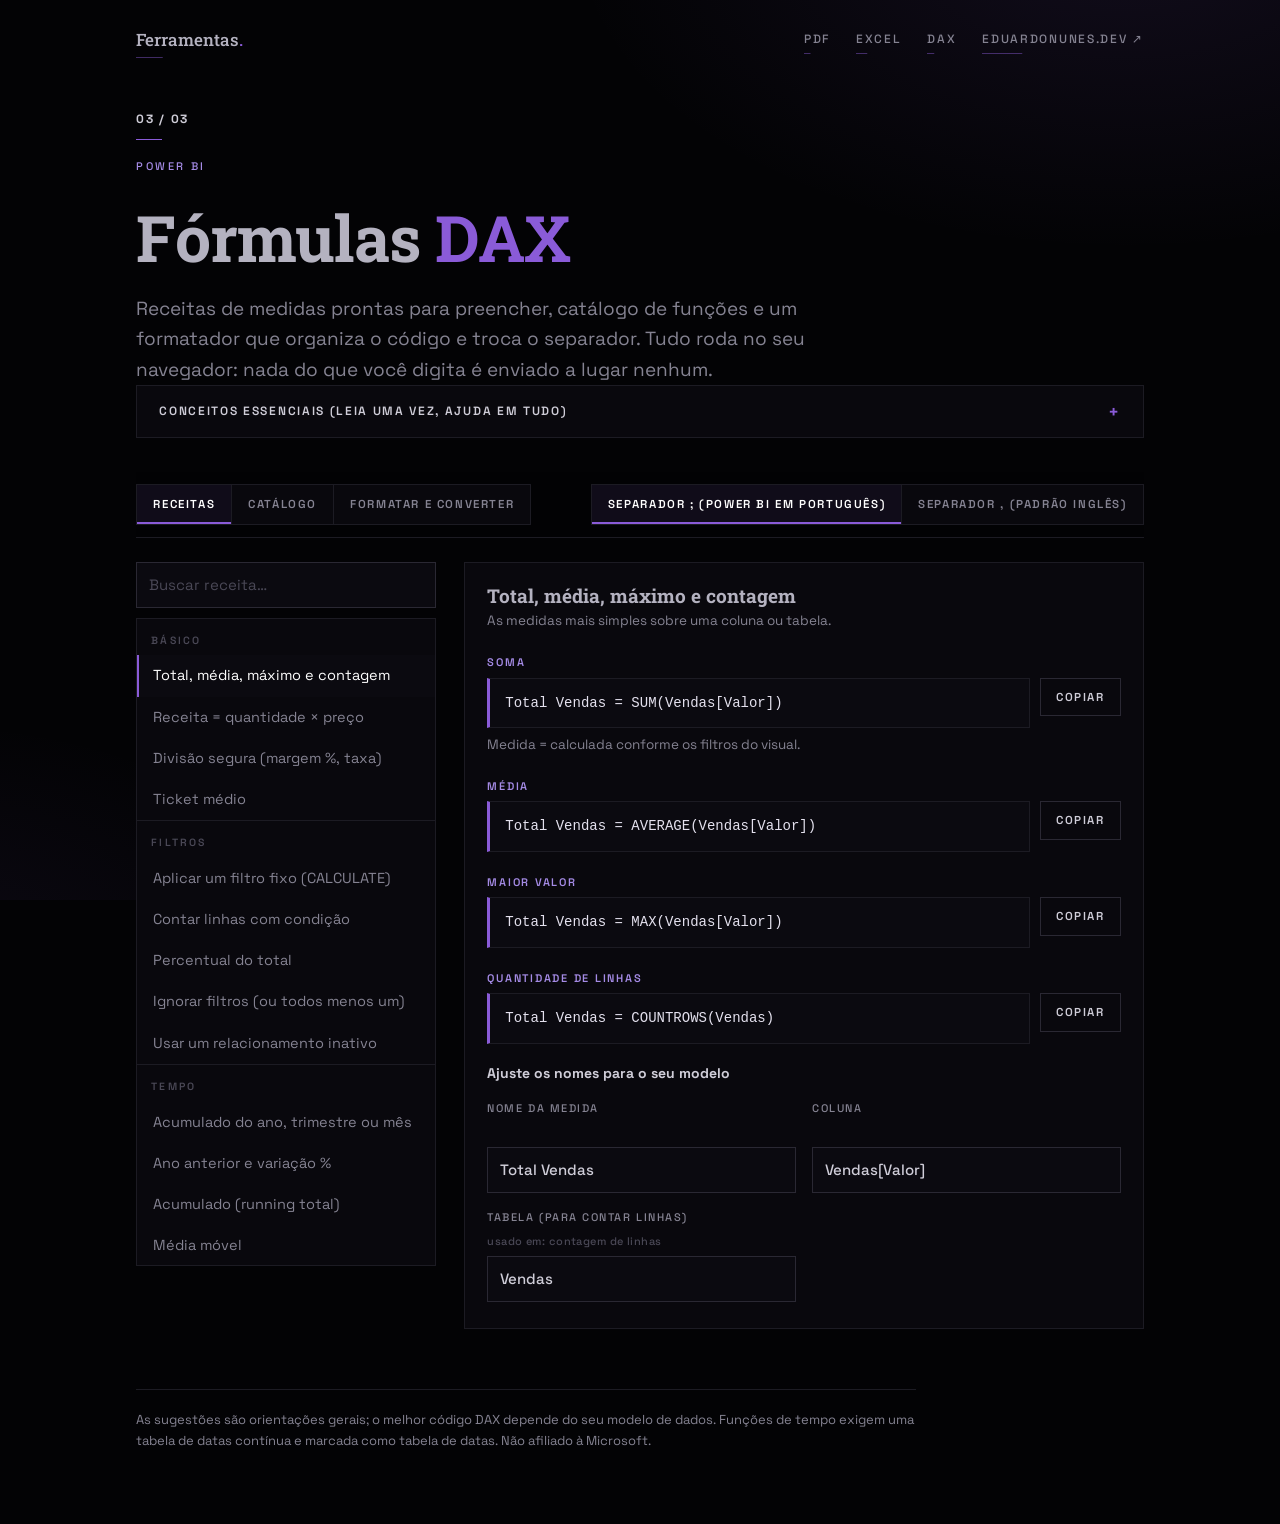
==== commit 9988804a: "Redesign: shared theme matching eduardonunes.dev, new landing, UX improvements - assets/tema.css + f" ====
--- a/dax/index.html
+++ b/dax/index.html
@@ -3,85 +3,19 @@
 <head>
 <meta charset="utf-8">
 <meta name="viewport" content="width=device-width, initial-scale=1">
+<meta name="theme-color" content="#030305">
 <!-- Nenhuma requisição de rede é permitida: tudo roda no navegador. -->
-<meta http-equiv="Content-Security-Policy" content="default-src 'none'; script-src 'unsafe-inline'; style-src 'unsafe-inline'; img-src data:; base-uri 'none'; form-action 'none'">
+<meta http-equiv="Content-Security-Policy" content="default-src 'none'; script-src 'unsafe-inline'; style-src 'self' 'unsafe-inline'; font-src 'self'; img-src 'self' data:; base-uri 'none'; form-action 'none'">
 <title>Fórmulas DAX · Ferramentas</title>
 <meta name="description" content="Receitas, catálogo de funções e formatador de DAX para Power BI, com conversão de separador (vírgula e ponto e vírgula). Tudo no navegador, sem enviar nada a servidor.">
-<style>
-:root{
-  --bg:#f6f7f9; --panel:#fff; --text:#1c2230; --muted:#667085; --line:#e3e6ec;
-  --accent:#2f6fed; --accent-t:#fff; --accent-soft:#e8f0ff; --ok:#12b76a; --warn:#b54708; --warn-bg:#fff4e5; --bad:#d92d20;
-  --code:#f1f3f8; --shadow:0 1px 2px rgba(16,24,40,.06),0 4px 14px rgba(16,24,40,.06);
-}
-@media (prefers-color-scheme:dark){
-  :root{--bg:#12151c; --panel:#1b1f29; --text:#e8eaf0; --muted:#98a2b3; --line:#2b3140;
-    --accent:#5b8cff; --accent-t:#0b1020; --accent-soft:#222c46; --ok:#32d583; --warn:#ffd28a; --warn-bg:#3a2c12; --bad:#f97066;
-    --code:#10131a; --shadow:0 1px 2px rgba(0,0,0,.4);}
-}
-*{box-sizing:border-box}
-body{margin:0;background:var(--bg);color:var(--text);font:15px/1.55 system-ui,-apple-system,"Segoe UI",Roboto,sans-serif}
-a{color:var(--accent)}
-.wrap{max-width:1040px;margin:0 auto;padding:0 20px 60px}
-header.top{display:flex;justify-content:space-between;align-items:center;padding:18px 0;gap:12px;flex-wrap:wrap}
-header.top a{color:var(--muted);text-decoration:none;font-size:14px}
-header.top a:hover{color:var(--text)}
-h1{margin:6px 0 4px;font-size:28px;letter-spacing:-.02em}
-.sub{color:var(--muted);margin:0 0 18px;max-width:720px}
-.bar{display:flex;flex-wrap:wrap;gap:12px;align-items:center;justify-content:space-between;margin-bottom:16px}
-.seg{display:inline-flex;border:1px solid var(--line);border-radius:10px;overflow:hidden;background:var(--panel)}
-.seg button{font:inherit;border:0;background:transparent;color:var(--muted);padding:8px 14px;cursor:pointer}
-.seg button[aria-pressed=true],.seg button[aria-selected=true]{background:var(--accent);color:var(--accent-t);font-weight:600}
-.seg button:focus-visible,.chip:focus-visible,.btn:focus-visible,.rbtn:focus-visible{outline:2px solid var(--accent);outline-offset:1px}
-.hint{font-size:13px;color:var(--muted)}
-.card{background:var(--panel);border:1px solid var(--line);border-radius:14px;padding:18px;box-shadow:var(--shadow);margin-bottom:14px}
-input[type=text],input[type=search],textarea{font:inherit;width:100%;padding:9px 11px;border-radius:9px;border:1px solid var(--line);background:var(--bg);color:var(--text)}
-textarea{font-family:ui-monospace,Consolas,"Courier New",monospace;min-height:150px;resize:vertical}
-input:focus-visible,textarea:focus-visible{outline:2px solid var(--accent)}
-label.f{display:flex;flex-direction:column;gap:4px;font-size:13px;color:var(--muted)}
-label.f small{color:var(--muted);opacity:.85}
-.chips{display:flex;flex-wrap:wrap;gap:8px;margin:12px 0}
-.chip{font:inherit;font-size:13px;border:1px solid var(--line);background:var(--panel);color:var(--text);border-radius:99px;padding:5px 13px;cursor:pointer}
-.chip[aria-pressed=true]{background:var(--accent-soft);border-color:var(--accent);font-weight:600}
-.layout{display:grid;grid-template-columns:300px 1fr;gap:18px;align-items:start}
-.rlist{display:flex;flex-direction:column;gap:6px;max-height:70vh;overflow:auto;padding-right:4px}
-.rbtn{font:inherit;text-align:left;border:1px solid var(--line);background:var(--panel);color:var(--text);border-radius:10px;padding:9px 12px;cursor:pointer}
-.rbtn:hover{border-color:var(--accent)}
-.rbtn[aria-pressed=true]{background:var(--accent-soft);border-color:var(--accent)}
-.rbtn small{display:block;color:var(--muted);font-size:12px}
-.fields{display:grid;grid-template-columns:repeat(auto-fit,minmax(200px,1fr));gap:12px;margin:14px 0}
-.out{background:var(--code);border:1px solid var(--line);border-radius:10px;padding:12px 14px;font-family:ui-monospace,Consolas,"Courier New",monospace;font-size:14px;white-space:pre-wrap;word-break:break-word;margin:6px 0}
-.row{display:flex;gap:10px;align-items:flex-start;justify-content:space-between}
-.row .out{flex:1;margin:0;min-width:0}
-.btn{font:inherit;border:1px solid var(--line);background:var(--panel);color:var(--text);border-radius:9px;padding:7px 13px;cursor:pointer;white-space:nowrap}
-.btn:hover{background:var(--bg)}
-.btn.primary{background:var(--accent);color:var(--accent-t);border-color:var(--accent);font-weight:600}
-.variant{margin-top:16px}
-.variant h3{margin:0 0 2px;font-size:14px}
-.note{font-size:13.5px;color:var(--muted);margin:4px 0 0}
-.fn{border-top:1px solid var(--line);padding:14px 0}
-.fn:first-child{border-top:0}
-.fn h3{margin:0;font-size:16px;font-family:ui-monospace,Consolas,monospace}
-.fn h3 span{color:var(--muted);font-weight:400;font-size:12.5px;margin-left:8px;font-family:system-ui,sans-serif}
-.fn p{margin:4px 0}
-.tip{background:var(--warn-bg);color:var(--warn);border-radius:8px;padding:7px 10px;font-size:13.5px;margin:6px 0 0}
-.warn{background:var(--warn-bg);color:var(--warn);border-radius:10px;padding:10px 13px;font-size:14px;margin:8px 0}
-.err{color:var(--bad);font-weight:600}
-.ok{color:var(--ok);font-weight:600}
-.grid2{display:grid;grid-template-columns:1fr 1fr;gap:14px}
-details.guide{margin-bottom:16px}
-details.guide summary{cursor:pointer;font-weight:600}
-details.guide dl{margin:10px 0 0}
-details.guide dt{font-weight:600;margin-top:10px}
-details.guide dd{margin:2px 0 0;color:var(--muted)}
-footer{color:var(--muted);font-size:13px;margin-top:28px;border-top:1px solid var(--line);padding-top:16px}
-.hide{display:none!important}
-@media (max-width:820px){.layout,.grid2{grid-template-columns:1fr}.rlist{max-height:170px;flex-direction:row;flex-wrap:wrap;border:1px solid var(--line);border-radius:12px;padding:8px}}
-</style>
+<link rel="icon" href="../assets/favicon.svg" type="image/svg+xml">
+<link rel="stylesheet" href="../assets/tema.css">
 </head>
 <body>
 <div class="wrap">
-<header class="top"><a href="../">← Todas as ferramentas</a><a href="https://eduardonunes.dev">eduardonunes.dev</a></header>
-<h1>📈 Fórmulas DAX</h1>
+<header class="topbar"><a class="logo" href="../">Ferramentas<i>.</i></a><nav style="display:flex;gap:26px;flex-wrap:wrap"><a href="../pdf/">PDF</a><a href="../excel/">Excel</a><a href="../dax/">DAX</a><a href="https://eduardonunes.dev">eduardonunes.dev ↗</a></nav></header>
+<div class="kicker"><span class="count">03 / 03</span><span class="bar"></span><span class="label">Power BI</span></div>
+<h1>Fórmulas <em>DAX</em></h1>
 <p class="sub">Receitas de medidas prontas para preencher, catálogo de funções e um formatador que organiza o código e troca o separador. Tudo roda no seu navegador: nada do que você digita é enviado a lugar nenhum.</p>
 
 <details class="guide card">
@@ -96,7 +30,7 @@
   </dl>
 </details>
 
-<div class="bar">
+<div class="ctl">
   <div class="seg" role="tablist" aria-label="Seções">
     <button role="tab" id="tab-receitas" aria-selected="true" data-tab="receitas">Receitas</button>
     <button role="tab" id="tab-catalogo" aria-selected="false" data-tab="catalogo">Catálogo</button>
@@ -111,7 +45,7 @@
 <section id="p-receitas">
   <div class="layout">
     <div>
-      <input type="search" id="rq" placeholder="Buscar receita (ex.: ano anterior, ranking)…" aria-label="Buscar receita">
+      <input type="search" id="rq" placeholder="Buscar receita…" aria-label="Buscar receita">
       <div class="rlist" id="rlist" style="margin-top:10px"></div>
     </div>
     <div id="rpanel"></div>
@@ -119,7 +53,7 @@
 </section>
 
 <section id="p-catalogo" class="hide">
-  <input type="search" id="cq" placeholder="Buscar função pelo nome ou pelo que ela faz (ex.: calculate, ano anterior)…" aria-label="Buscar função">
+  <input type="search" id="cq" placeholder="Buscar função (ex.: calculate)…" aria-label="Buscar função">
   <div class="chips" id="ccats"></div>
   <div class="card" id="clist"></div>
 </section>
@@ -423,12 +357,15 @@
 ];
 
 let curR=R[0].id,rFilter='';const vals={};
+function setHash(h){try{history.replaceState(null,'','#'+h);}catch{}}
 function renderRList(){
   const box=$('#rlist');box.replaceChildren();const q=norm(rFilter);
-  R.filter(r=>!q||norm(r.title+' '+r.goal+' '+r.cat).includes(q)).forEach(r=>{
-    box.append(el('button',{class:'rbtn',type:'button','aria-pressed':String(r.id===curR),onclick:()=>{curR=r.id;renderRList();renderRPanel();if(window.innerWidth<=820)$('#rpanel').scrollIntoView({behavior:'smooth',block:'start'});}},r.title,el('small',{},r.cat)));
+  const items=R.filter(r=>!q||norm(r.title+' '+r.goal+' '+r.cat).includes(q));
+  [...new Set(items.map(r=>r.cat))].forEach(c=>{
+    box.append(el('div',{class:'grp'},c));
+    items.filter(r=>r.cat===c).forEach(r=>box.append(el('button',{class:'rbtn',type:'button','aria-pressed':String(r.id===curR),onclick:()=>{curR=r.id;renderRList();renderRPanel();setHash('receitas/'+r.id);if(window.innerWidth<=820)$('#rpanel').scrollIntoView({behavior:'smooth',block:'start'});}},r.title)));
   });
-  if(!box.children.length)box.append(el('p',{class:'hint'},'Nenhuma receita encontrada. Veja o Catálogo.'));
+  if(!items.length)box.append(el('p',{class:'hint',style:'padding:14px'},'Nenhuma receita encontrada. Veja o Catálogo.'));
 }
 function fill(tpl,r){
   let s=L(tpl);const v=vals[r.id]||{};
@@ -444,7 +381,7 @@
   const fields=el('div',{class:'fields'},r.fields.map(f=>{
     const inp=el('input',{type:'text',value:v[f[0]]??f[2],spellcheck:'false','aria-label':f[1]});
     inp.addEventListener('input',()=>{v[f[0]]=inp.value;draw();});
-    return el('label',{class:'f'},f[1],f[3]?el('small',{},'usado em: '+f[3]):null,inp);
+    return el('label',{class:'f'},f[1],el('small',{},f[3]?'usado em: '+f[3]:' '),inp);
   }));
   p.append(el('div',{class:'card'},el('h2',{style:'margin:0 0 4px;font-size:19px'},r.title),el('p',{class:'note',style:'margin:0'},r.goal),outBox,el('h3',{style:'margin:18px 0 0;font-size:14px'},'Ajuste os nomes para o seu modelo'),fields));
   draw();
@@ -603,7 +540,7 @@
 /* ============ Abas e separador ============ */
 function setTab(id){
   ['receitas','catalogo','explicar'].forEach(t=>{$('#p-'+t).classList.toggle('hide',t!==id);$('#tab-'+t).setAttribute('aria-selected',String(t===id));});
-  try{history.replaceState(null,'','#'+id);}catch{}
+  setHash(id==='receitas'?'receitas/'+curR:id);
 }
 function setLoc(l){
   loc=l;try{localStorage.setItem('dax-loc',l);}catch{}
@@ -616,10 +553,11 @@
 $('#rq').addEventListener('input',e=>{rFilter=e.target.value;renderRList();});
 $('#cq').addEventListener('input',e=>{cQ=e.target.value;renderCatalog();});
 $('#xgo').addEventListener('click',explain);
+{let tmr;$('#xin').addEventListener('input',()=>{clearTimeout(tmr);tmr=setTimeout(explain,400);});}
 $('#xex').addEventListener('click',()=>{$('#xin').value='Margem % = VAR r = SUM(Vendas[Valor]) VAR c = SUM(Vendas[Custo]) RETURN IF(r = 0, BLANK(), CALCULATE(DIVIDE(r - c, r), FILTER(Vendas, Vendas[Ano] = 2025), ALL(Calendario[Mês])) * 100)';explain();});
 $('#loc-br').setAttribute('aria-pressed',String(loc==='br'));$('#loc-en').setAttribute('aria-pressed',String(loc==='en'));
 renderRList();renderRPanel();renderCats();renderCatalog();
-const hsh=location.hash.slice(1);if(['receitas','catalogo','explicar'].includes(hsh))setTab(hsh);
+{const [t,rid]=location.hash.slice(1).split('/');if(rid&&R.some(r=>r.id===rid)){curR=rid;renderRList();renderRPanel();}if(['receitas','catalogo','explicar'].includes(t))setTab(t);}
 </script>
 </body>
 </html>
--- a/assets/tema.css
+++ b/assets/tema.css
@@ -0,0 +1,146 @@
+/* Tema compartilhado das Ferramentas — mesma linguagem visual do eduardonunes.dev:
+   preto, bordas finas, cantos retos, títulos em serifa, rótulos em caixa-alta e acento roxo. */
+@font-face{font-family:'Roboto Slab';font-style:normal;font-weight:300 900;font-display:swap;src:url('fonts/robotoslab-latin-ext.woff2') format('woff2');unicode-range:U+0100-02BA,U+02BD-02C5,U+02C7-02CC,U+02CE-02D7,U+02DD-02FF,U+0304,U+0308,U+0329,U+1D00-1DBF,U+1E00-1E9F,U+1EF2-1EFF,U+2020,U+20A0-20AB,U+20AD-20C0,U+2113,U+2C60-2C7F,U+A720-A7FF}
+@font-face{font-family:'Roboto Slab';font-style:normal;font-weight:300 900;font-display:swap;src:url('fonts/robotoslab-latin.woff2') format('woff2');unicode-range:U+0000-00FF,U+0131,U+0152-0153,U+02BB-02BC,U+02C6,U+02DA,U+02DC,U+0304,U+0308,U+0329,U+2000-206F,U+20AC,U+2122,U+2191,U+2193,U+2212,U+2215,U+FEFF,U+FFFD}
+@font-face{font-family:'Space Grotesk';font-style:normal;font-weight:300 700;font-display:swap;src:url('fonts/spacegrotesk-latin-ext.woff2') format('woff2');unicode-range:U+0100-02BA,U+02BD-02C5,U+02C7-02CC,U+02CE-02D7,U+02DD-02FF,U+0304,U+0308,U+0329,U+1D00-1DBF,U+1E00-1E9F,U+1EF2-1EFF,U+2020,U+20A0-20AB,U+20AD-20C0,U+2113,U+2C60-2C7F,U+A720-A7FF}
+@font-face{font-family:'Space Grotesk';font-style:normal;font-weight:300 700;font-display:swap;src:url('fonts/spacegrotesk-latin.woff2') format('woff2');unicode-range:U+0000-00FF,U+0131,U+0152-0153,U+02BB-02BC,U+02C6,U+02DA,U+02DC,U+0304,U+0308,U+0329,U+2000-206F,U+20AC,U+2122,U+2191,U+2193,U+2212,U+2215,U+FEFF,U+FFFD}
+
+:root{
+  color-scheme:dark;
+  --bg:#030305; --panel:#09080d; --panel2:#0b0a10; --panel3:#100c19;
+  --text:#cfcdd8; --head:#b4b2c0; --muted:#858392; --dim:#4a4856;
+  --line:#1c1b23; --line2:#2a2833;
+  --accent:#8a5bd8; --accent-soft:#a58be6;
+  --ok:#4ec9a0; --bad:#e5646b; --warn:#d9a441;
+  --pad:clamp(20px,4.4vw,64px);
+  --sans:"Space Grotesk",system-ui,-apple-system,"Segoe UI",sans-serif;
+  --serif:"Roboto Slab",Rockwell,Georgia,serif;
+  --mono:ui-monospace,"Cascadia Mono",Consolas,"Courier New",monospace;
+  --ease:cubic-bezier(.16,1,.3,1);
+}
+*,*::before,*::after{box-sizing:border-box}
+html{background:var(--bg);scroll-behavior:smooth}
+body{margin:0;color:var(--text);font-family:var(--sans);font-size:16px;line-height:1.6;-webkit-font-smoothing:antialiased;
+  background:radial-gradient(900px 520px at 88% -8%,rgba(138,91,216,.11),transparent 62%),radial-gradient(700px 420px at -6% 108%,rgba(138,91,216,.07),transparent 60%),var(--bg);
+  background-attachment:fixed}
+::selection{background:var(--accent);color:#fff}
+a{color:inherit}
+h1,h2,h3,p,ul,ol,dl,dd{margin:0;padding:0}
+ul,ol{list-style:none}
+button{font:inherit;color:inherit}
+:focus-visible{outline:2px solid var(--accent-soft);outline-offset:3px}
+.hide{display:none!important}
+code{font-family:var(--mono);font-size:.92em;color:var(--accent-soft)}
+
+/* ---------- estrutura ---------- */
+.wrap{max-width:1120px;margin:0 auto;padding:0 var(--pad) 72px}
+.topbar,header.top{display:flex;justify-content:space-between;align-items:center;gap:16px;padding:26px 0 8px;flex-wrap:wrap}
+.topbar a,header.top a{font-size:12px;font-weight:500;letter-spacing:.14em;text-transform:uppercase;color:var(--muted);text-decoration:none;position:relative;padding-bottom:5px;transition:color .3s}
+.topbar a::after,header.top a::after{content:"";position:absolute;left:0;bottom:0;width:100%;height:1px;background:var(--accent);transform:scaleX(.25);transform-origin:0 50%;opacity:.45;transition:transform .6s var(--ease),opacity .3s}
+.topbar a:hover,header.top a:hover{color:#fff}
+.topbar a:hover::after,header.top a:hover::after{transform:scaleX(1);opacity:1}
+.logo{font-family:var(--serif);font-weight:700;font-size:17px!important;letter-spacing:0!important;text-transform:none!important;color:var(--head)!important}
+.logo i{font-style:normal;color:var(--accent)}
+
+.kicker{margin:44px 0 26px}
+.kicker .count{display:block;font-size:12px;font-weight:700;letter-spacing:.14em;color:var(--text)}
+.kicker .bar{display:block;width:26px;height:1px;background:var(--accent);margin:10px 0 12px}
+.kicker .label{font-size:11px;font-weight:500;letter-spacing:.22em;text-transform:uppercase;color:var(--accent-soft)}
+
+h1{font-family:var(--serif);font-weight:700;font-size:clamp(34px,5.2vw,64px);line-height:1.06;letter-spacing:-.012em;color:var(--head);max-width:14em}
+h1 em,h2 em{font-style:normal;color:var(--accent)}
+h2{font-family:var(--serif);font-weight:700;color:var(--head);line-height:1.15}
+.sub{margin-top:22px;max-width:36em;color:var(--muted);font-size:clamp(16px,1.5vw,19px)}
+.sub strong{color:var(--text);font-weight:500}
+
+/* link "tl" do site */
+.tl{display:inline-block;position:relative;padding-bottom:5px;text-decoration:none;font-size:12px;font-weight:600;letter-spacing:.16em;text-transform:uppercase;color:var(--text);transition:color .3s}
+.tl::after{content:"";position:absolute;left:0;bottom:0;width:100%;height:1px;background:var(--accent);transform:scaleX(.3);transform-origin:0 50%;transition:transform .6s var(--ease)}
+.tl:hover{color:#fff}.tl:hover::after{transform:scaleX(1)}
+
+/* ---------- barra de controles (fixa ao rolar) ---------- */
+.ctl{display:flex;flex-wrap:wrap;gap:14px;align-items:center;justify-content:space-between;position:sticky;top:0;z-index:20;margin:34px 0 24px;padding:12px 0;background:rgba(3,3,5,.9);backdrop-filter:blur(10px);-webkit-backdrop-filter:blur(10px);border-bottom:1px solid var(--line)}
+.seg{display:inline-flex;border:1px solid var(--line);background:var(--panel)}
+.seg button{font:inherit;font-size:11.5px;font-weight:600;letter-spacing:.14em;text-transform:uppercase;border:0;background:transparent;color:var(--muted);padding:10px 16px;cursor:pointer;transition:color .25s,background .25s;position:relative}
+.seg button+button{border-left:1px solid var(--line)}
+.seg button:hover{color:#fff}
+.seg button[aria-pressed=true],.seg button[aria-selected=true]{background:var(--panel3);color:#fff;box-shadow:inset 0 -2px 0 var(--accent)}
+.seg button:focus-visible{outline-offset:-2px}
+
+/* ---------- superfícies ---------- */
+.card{background:var(--panel);border:1px solid var(--line);padding:22px;margin-bottom:16px}
+.card h2{font-size:21px}
+.hint{font-size:13px;color:var(--muted)}
+.note{font-size:13.5px;color:var(--muted);margin:6px 0 0}
+
+/* ---------- formulários ---------- */
+input[type=text],input[type=search],input[type=number],textarea,select{font:inherit;font-size:15px;width:100%;padding:10px 12px;border:1px solid var(--line2);background:var(--panel2);color:var(--text);border-radius:0;transition:border-color .25s,background .25s}
+input::placeholder,textarea::placeholder{color:var(--dim)}
+input:hover,textarea:hover{border-color:#3a3745}
+input:focus-visible,textarea:focus-visible,select:focus-visible{outline:none;border-color:var(--accent);background:var(--panel3)}
+textarea{font-family:var(--mono);font-size:14px;min-height:140px;resize:vertical;line-height:1.55}
+label.f{display:flex;flex-direction:column;gap:6px;font-size:11px;font-weight:500;letter-spacing:.14em;text-transform:uppercase;color:var(--muted)}
+label.f small{font-size:11px;letter-spacing:.04em;text-transform:none;color:var(--dim)}
+.fields{display:grid;grid-template-columns:repeat(auto-fit,minmax(210px,1fr));gap:16px;margin:16px 0 4px}
+
+/* ---------- botões e chips ---------- */
+.btn{font:inherit;font-size:11.5px;font-weight:600;letter-spacing:.14em;text-transform:uppercase;border:1px solid var(--line2);background:transparent;color:var(--text);padding:9px 15px;cursor:pointer;white-space:nowrap;transition:border-color .25s,color .25s,background .25s}
+.btn:hover{border-color:var(--accent);color:#fff;background:var(--panel3)}
+.btn.primary{background:var(--accent);border-color:var(--accent);color:#fff}
+.btn.primary:hover{background:#9a6de6;border-color:#9a6de6}
+.btn:disabled{opacity:.45;cursor:not-allowed}
+.btn.copied{border-color:var(--ok);color:var(--ok)}
+.chips{display:flex;flex-wrap:wrap;gap:8px;margin:16px 0}
+.chip{font:inherit;font-size:11px;font-weight:500;letter-spacing:.12em;text-transform:uppercase;border:1px solid var(--line);background:transparent;color:var(--muted);padding:6px 12px;cursor:pointer;transition:color .25s,border-color .25s}
+.chip:hover{color:#fff;border-color:var(--line2)}
+.chip[aria-pressed=true]{border-color:var(--accent);color:var(--accent-soft);background:var(--panel3)}
+
+/* ---------- receitas ---------- */
+.layout{display:grid;grid-template-columns:300px minmax(0,1fr);gap:28px;align-items:start}
+.rlist{display:flex;flex-direction:column;max-height:72vh;overflow:auto;margin-top:12px;border:1px solid var(--line);background:var(--panel);scrollbar-width:thin;scrollbar-color:var(--line2) transparent}
+.grp{font-size:10.5px;font-weight:600;letter-spacing:.2em;text-transform:uppercase;color:var(--dim);padding:14px 14px 6px;border-top:1px solid var(--line)}
+.grp:first-child{border-top:0}
+.rbtn{font:inherit;font-size:14.5px;text-align:left;border:0;border-left:2px solid transparent;background:transparent;color:var(--muted);padding:9px 14px;cursor:pointer;transition:color .25s,background .25s,border-color .25s}
+.rbtn small{display:none}
+.rbtn:hover{color:#fff;background:var(--panel2)}
+.rbtn[aria-pressed=true]{color:#fff;background:var(--panel2);border-left-color:var(--accent)}
+.variant{margin-top:22px}
+.variant h3{font-size:11px;font-weight:600;letter-spacing:.16em;text-transform:uppercase;color:var(--accent-soft);margin-bottom:6px}
+
+/* ---------- código ---------- */
+.out{background:var(--panel2);border:1px solid var(--line);border-left:3px solid var(--accent);padding:13px 15px;font-family:var(--mono);font-size:14px;line-height:1.6;color:#e4e1ee;white-space:pre;word-break:normal;margin:6px 0;overflow-x:auto;scrollbar-width:thin;scrollbar-color:var(--line2) transparent}
+.row{display:flex;gap:10px;align-items:flex-start;justify-content:space-between}
+.row .out{flex:1;margin:0;min-width:0}
+
+/* ---------- catálogo ---------- */
+.fn{border-top:1px solid var(--line);padding:20px 0}
+.fn:first-child{border-top:0;padding-top:4px}
+.fn h3{font-family:var(--serif);font-size:20px;font-weight:600;color:var(--head);display:flex;align-items:baseline;flex-wrap:wrap;gap:6px 12px}
+.fn h3 span{font-family:var(--sans);font-size:11px;font-weight:500;letter-spacing:.14em;text-transform:uppercase;color:var(--dim)}
+.fn p{margin:6px 0;color:var(--text);max-width:48em}
+.badge{display:inline-block;font-size:10.5px!important;letter-spacing:.12em;text-transform:uppercase;color:var(--accent-soft)!important;border:1px solid var(--line2);padding:1px 8px;vertical-align:middle}
+.tip{border-left:2px solid var(--accent);background:var(--panel2);color:var(--muted);padding:8px 12px;font-size:13.5px;margin:8px 0 0}
+.warn{border-left:2px solid var(--warn);background:var(--panel2);color:var(--text);padding:10px 14px;font-size:14px;margin:8px 0}
+.err{color:var(--bad);font-weight:600}.ok{color:var(--ok);font-weight:600}
+.grid2{display:grid;grid-template-columns:1fr 1fr;gap:16px}
+
+/* ---------- guia (DAX) ---------- */
+details.guide{padding:0}
+details.guide summary{cursor:pointer;padding:16px 22px;font-size:12px;font-weight:600;letter-spacing:.14em;text-transform:uppercase;color:var(--text);list-style:none;display:flex;justify-content:space-between;align-items:center}
+details.guide summary::-webkit-details-marker{display:none}
+details.guide summary::after{content:"+";color:var(--accent);font-size:18px;line-height:1}
+details.guide[open] summary::after{content:"–"}
+details.guide dl{padding:0 22px 22px}
+details.guide dt{font-family:var(--serif);font-weight:600;color:var(--head);margin-top:16px}
+details.guide dd{margin-top:3px;color:var(--muted);max-width:52em}
+
+/* ---------- rodapé ---------- */
+footer{margin-top:44px;padding-top:20px;border-top:1px solid var(--line);color:var(--muted);font-size:13px;max-width:60em}
+footer b{color:var(--text);font-weight:500}
+
+@media (max-width:820px){
+  .layout,.grid2{grid-template-columns:1fr}
+  .rlist{max-height:210px}
+  .ctl{position:static}
+}
+@media (prefers-reduced-motion:reduce){*{transition:none!important;scroll-behavior:auto!important}}
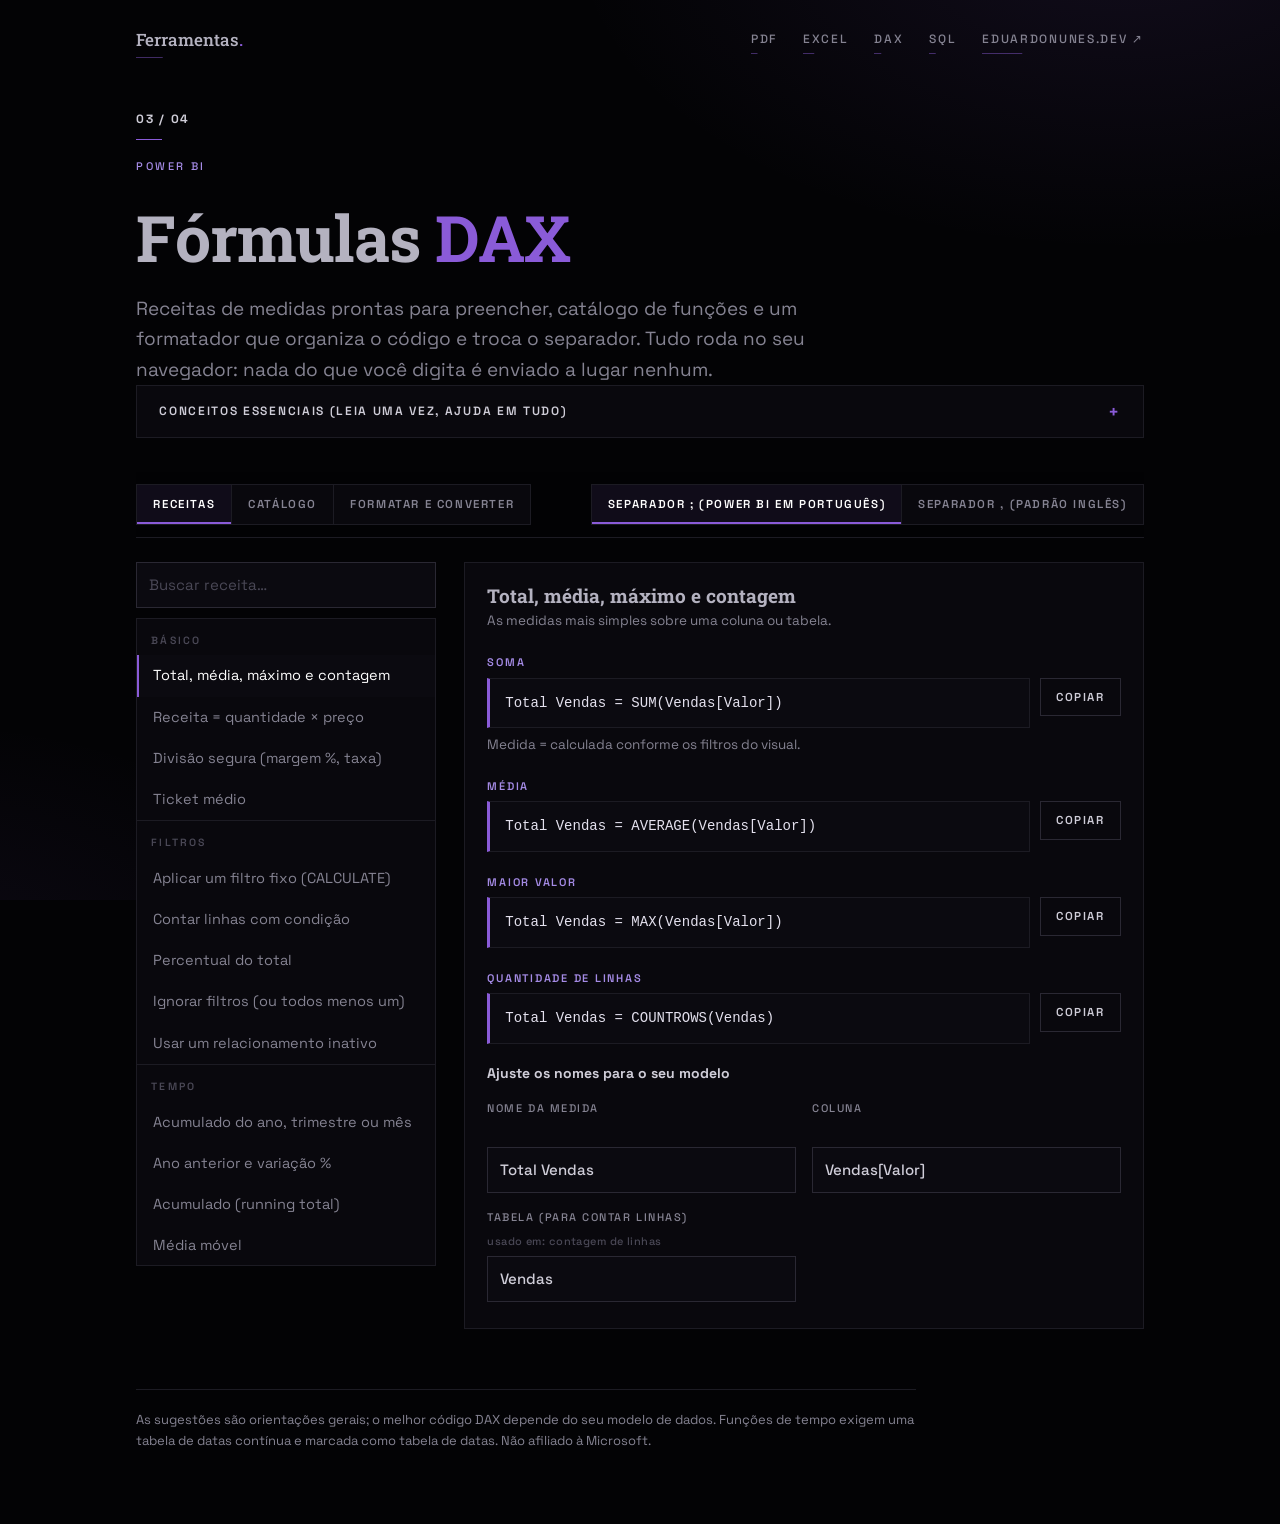
==== commit 20dc4fa3: "Add Consultas SQL tool (recipes, catalog, formatter and dialect converter) Co-Authored-By: Claude So" ====
--- a/dax/index.html
+++ b/dax/index.html
@@ -9,12 +9,12 @@
 <title>Fórmulas DAX · Ferramentas</title>
 <meta name="description" content="Receitas, catálogo de funções e formatador de DAX para Power BI, com conversão de separador (vírgula e ponto e vírgula). Tudo no navegador, sem enviar nada a servidor.">
 <link rel="icon" href="../assets/favicon.svg" type="image/svg+xml">
-<link rel="stylesheet" href="../assets/tema.css">
+<link rel="stylesheet" href="../assets/tema.css?v=2">
 </head>
 <body>
 <div class="wrap">
-<header class="topbar"><a class="logo" href="../">Ferramentas<i>.</i></a><nav style="display:flex;gap:26px;flex-wrap:wrap"><a href="../pdf/">PDF</a><a href="../excel/">Excel</a><a href="../dax/">DAX</a><a href="https://eduardonunes.dev">eduardonunes.dev ↗</a></nav></header>
-<div class="kicker"><span class="count">03 / 03</span><span class="bar"></span><span class="label">Power BI</span></div>
+<header class="topbar"><a class="logo" href="../">Ferramentas<i>.</i></a><nav style="display:flex;gap:26px;flex-wrap:wrap"><a href="../pdf/">PDF</a><a href="../excel/">Excel</a><a href="../dax/">DAX</a><a href="../sql/">SQL</a><a href="https://eduardonunes.dev">eduardonunes.dev ↗</a></nav></header>
+<div class="kicker"><span class="count">03 / 04</span><span class="bar"></span><span class="label">Power BI</span></div>
 <h1>Fórmulas <em>DAX</em></h1>
 <p class="sub">Receitas de medidas prontas para preencher, catálogo de funções e um formatador que organiza o código e troca o separador. Tudo roda no seu navegador: nada do que você digita é enviado a lugar nenhum.</p>
 
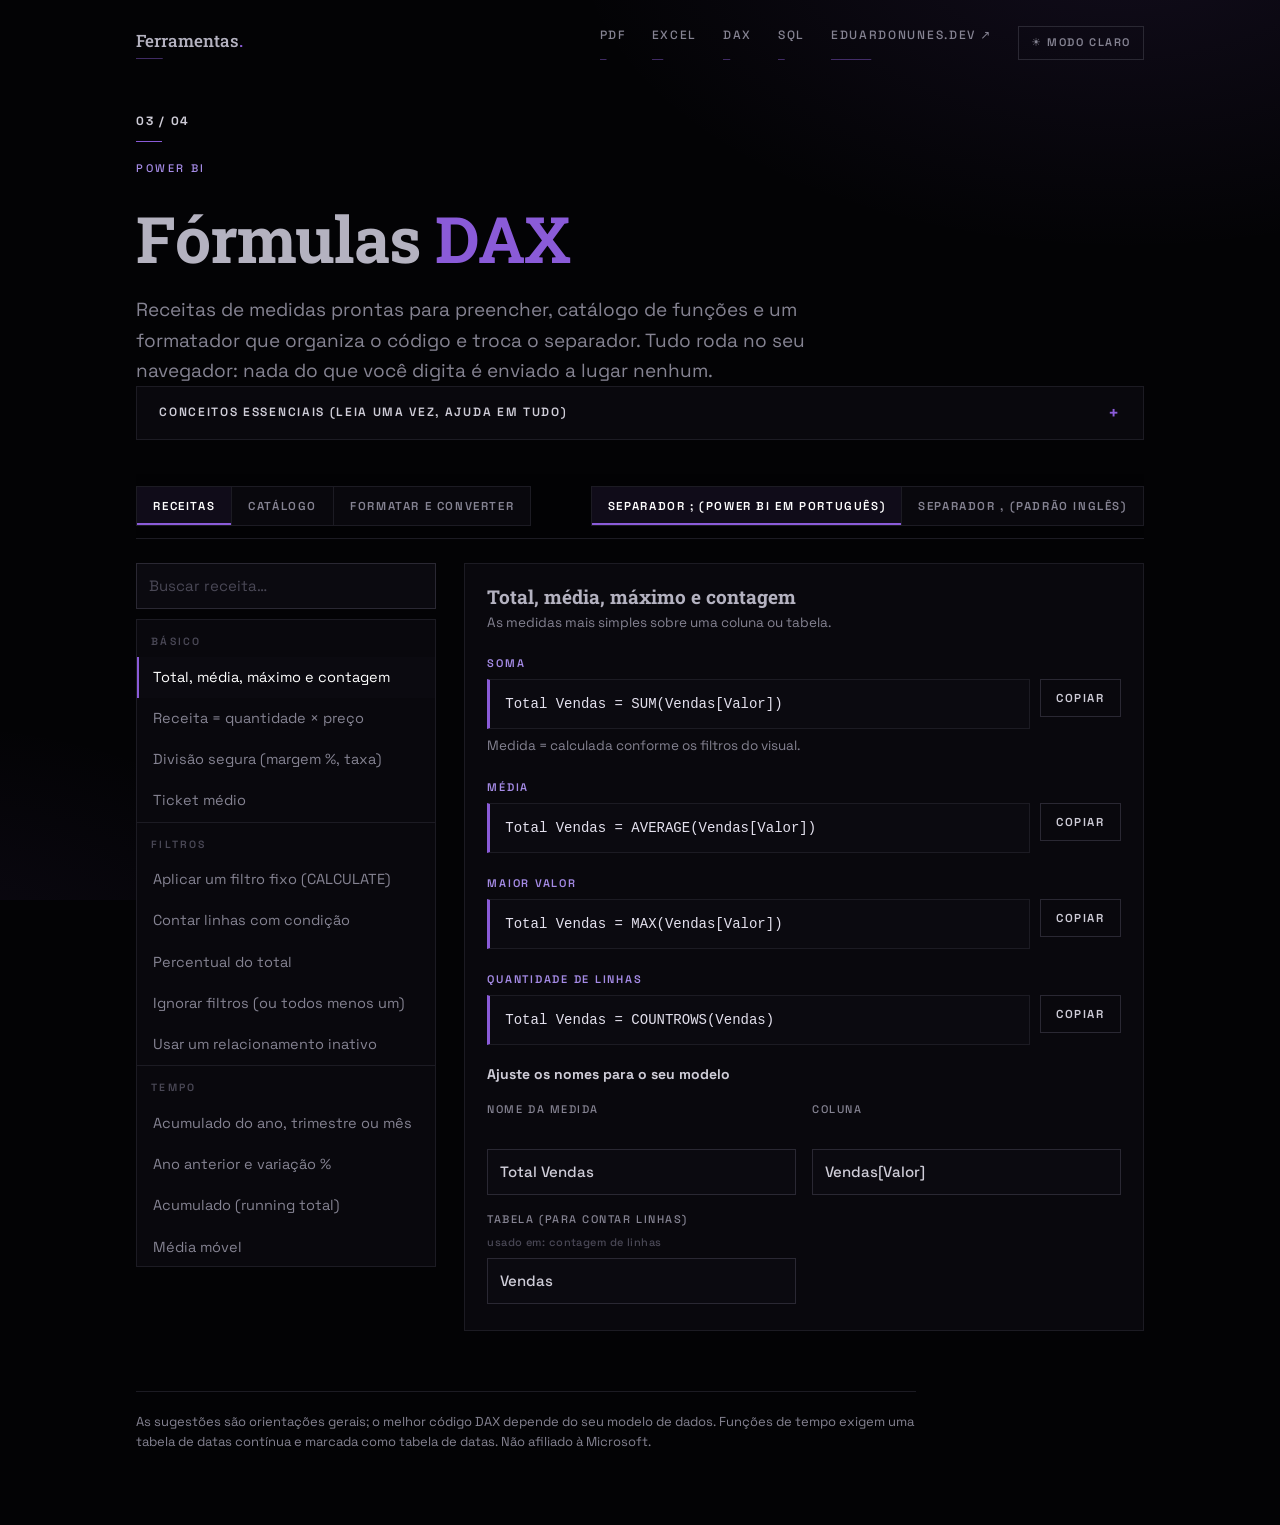
==== commit 39222f0f: "Add light/dark mode toggle to all pages and PDF Local Co-Authored-By: Claude Sonnet 5.5 <noreply@ant" ====
--- a/dax/index.html
+++ b/dax/index.html
@@ -2,6 +2,7 @@
 <html lang="pt-BR">
 <head>
 <meta charset="utf-8">
+<script>try{var t=localStorage.getItem('ferramentas-tema');document.documentElement.dataset.theme=(t==='light'?'light':'dark')}catch(e){document.documentElement.dataset.theme='dark'}</script>
 <meta name="viewport" content="width=device-width, initial-scale=1">
 <meta name="theme-color" content="#030305">
 <!-- Nenhuma requisição de rede é permitida: tudo roda no navegador. -->
@@ -9,11 +10,11 @@
 <title>Fórmulas DAX · Ferramentas</title>
 <meta name="description" content="Receitas, catálogo de funções e formatador de DAX para Power BI, com conversão de separador (vírgula e ponto e vírgula). Tudo no navegador, sem enviar nada a servidor.">
 <link rel="icon" href="../assets/favicon.svg" type="image/svg+xml">
-<link rel="stylesheet" href="../assets/tema.css?v=2">
+<link rel="stylesheet" href="../assets/tema.css?v=3">
 </head>
 <body>
 <div class="wrap">
-<header class="topbar"><a class="logo" href="../">Ferramentas<i>.</i></a><nav style="display:flex;gap:26px;flex-wrap:wrap"><a href="../pdf/">PDF</a><a href="../excel/">Excel</a><a href="../dax/">DAX</a><a href="../sql/">SQL</a><a href="https://eduardonunes.dev">eduardonunes.dev ↗</a></nav></header>
+<header class="topbar"><a class="logo" href="../">Ferramentas<i>.</i></a><nav style="display:flex;gap:26px;flex-wrap:wrap"><a href="../pdf/">PDF</a><a href="../excel/">Excel</a><a href="../dax/">DAX</a><a href="../sql/">SQL</a><a href="https://eduardonunes.dev">eduardonunes.dev ↗</a><button class="theme-btn" id="themeBtn" type="button">☀ Modo claro</button></nav></header>
 <div class="kicker"><span class="count">03 / 04</span><span class="bar"></span><span class="label">Power BI</span></div>
 <h1>Fórmulas <em>DAX</em></h1>
 <p class="sub">Receitas de medidas prontas para preencher, catálogo de funções e um formatador que organiza o código e troca o separador. Tudo roda no seu navegador: nada do que você digita é enviado a lugar nenhum.</p>
@@ -559,5 +560,6 @@
 renderRList();renderRPanel();renderCats();renderCatalog();
 {const [t,rid]=location.hash.slice(1).split('/');if(rid&&R.some(r=>r.id===rid)){curR=rid;renderRList();renderRPanel();}if(['receitas','catalogo','explicar'].includes(t))setTab(t);}
 </script>
+<script>(function(){var b=document.getElementById('themeBtn');if(!b)return;var r=document.documentElement;function lab(){var l=r.dataset.theme==='light';b.textContent=l?'☾ Modo escuro':'☀ Modo claro';b.setAttribute('aria-label',l?'Mudar para o modo escuro':'Mudar para o modo claro');var m=document.querySelector('meta[name=theme-color]');if(m)m.content=l?'#f7f6fa':'#030305'}b.addEventListener('click',function(){var n=r.dataset.theme==='light'?'dark':'light';r.dataset.theme=n;try{localStorage.setItem('ferramentas-tema',n)}catch(e){}lab()});lab()})();</script>
 </body>
 </html>
--- a/assets/tema.css
+++ b/assets/tema.css
@@ -17,11 +17,24 @@
   --serif:"Roboto Slab",Rockwell,Georgia,serif;
   --mono:ui-monospace,"Cascadia Mono",Consolas,"Courier New",monospace;
   --ease:cubic-bezier(.16,1,.3,1);
+  --on:#fff; --code:#e4e1ee; --line3:#3a3745; --ctlbg:rgba(3,3,5,.9);
+  --glow1:rgba(138,91,216,.11); --glow2:rgba(138,91,216,.07);
+}
+/* modo claro (escolhido pelo botão do cabeçalho; o padrão é o escuro) */
+html[data-theme=light]{
+  color-scheme:light;
+  --bg:#f7f6fa; --panel:#ffffff; --panel2:#f1eff7; --panel3:#ebe6f8;
+  --text:#2c2a38; --head:#1b1826; --muted:#5f5c70; --dim:#8c889b;
+  --line:#e2dfec; --line2:#cfcadc; --line3:#b9b3cc;
+  --accent:#7544c9; --accent-soft:#6a3fba;
+  --ok:#1b8a68; --bad:#c43c45; --warn:#a87413;
+  --on:#14121c; --code:#2a2540; --ctlbg:rgba(247,246,250,.92);
+  --glow1:rgba(117,68,201,.08); --glow2:rgba(117,68,201,.05);
 }
 *,*::before,*::after{box-sizing:border-box}
 html{background:var(--bg);scroll-behavior:smooth}
 body{margin:0;color:var(--text);font-family:var(--sans);font-size:16px;line-height:1.6;-webkit-font-smoothing:antialiased;
-  background:radial-gradient(900px 520px at 88% -8%,rgba(138,91,216,.11),transparent 62%),radial-gradient(700px 420px at -6% 108%,rgba(138,91,216,.07),transparent 60%),var(--bg);
+  background:radial-gradient(900px 520px at 88% -8%,var(--glow1),transparent 62%),radial-gradient(700px 420px at -6% 108%,var(--glow2),transparent 60%),var(--bg);
   background-attachment:fixed}
 ::selection{background:var(--accent);color:#fff}
 a{color:inherit}
@@ -32,12 +45,16 @@
 .hide{display:none!important}
 code{font-family:var(--mono);font-size:.92em;color:var(--accent-soft)}
 
+/* ---------- botão de tema ---------- */
+.theme-btn{font:inherit;font-size:11px;font-weight:600;letter-spacing:.14em;text-transform:uppercase;border:1px solid var(--line2);background:transparent;color:var(--muted);padding:7px 12px;cursor:pointer;transition:color .25s,border-color .25s,background .25s;white-space:nowrap}
+.theme-btn:hover{color:var(--on);border-color:var(--accent);background:var(--panel3)}
+
 /* ---------- estrutura ---------- */
 .wrap{max-width:1120px;margin:0 auto;padding:0 var(--pad) 72px}
 .topbar,header.top{display:flex;justify-content:space-between;align-items:center;gap:16px;padding:26px 0 8px;flex-wrap:wrap}
 .topbar a,header.top a{font-size:12px;font-weight:500;letter-spacing:.14em;text-transform:uppercase;color:var(--muted);text-decoration:none;position:relative;padding-bottom:5px;transition:color .3s}
 .topbar a::after,header.top a::after{content:"";position:absolute;left:0;bottom:0;width:100%;height:1px;background:var(--accent);transform:scaleX(.25);transform-origin:0 50%;opacity:.45;transition:transform .6s var(--ease),opacity .3s}
-.topbar a:hover,header.top a:hover{color:#fff}
+.topbar a:hover,header.top a:hover{color:var(--on)}
 .topbar a:hover::after,header.top a:hover::after{transform:scaleX(1);opacity:1}
 .logo{font-family:var(--serif);font-weight:700;font-size:17px!important;letter-spacing:0!important;text-transform:none!important;color:var(--head)!important}
 .logo i{font-style:normal;color:var(--accent)}
@@ -56,15 +73,15 @@
 /* link "tl" do site */
 .tl{display:inline-block;position:relative;padding-bottom:5px;text-decoration:none;font-size:12px;font-weight:600;letter-spacing:.16em;text-transform:uppercase;color:var(--text);transition:color .3s}
 .tl::after{content:"";position:absolute;left:0;bottom:0;width:100%;height:1px;background:var(--accent);transform:scaleX(.3);transform-origin:0 50%;transition:transform .6s var(--ease)}
-.tl:hover{color:#fff}.tl:hover::after{transform:scaleX(1)}
+.tl:hover{color:var(--on)}.tl:hover::after{transform:scaleX(1)}
 
 /* ---------- barra de controles (fixa ao rolar) ---------- */
-.ctl{display:flex;flex-wrap:wrap;gap:14px;align-items:center;justify-content:space-between;position:sticky;top:0;z-index:20;margin:34px 0 24px;padding:12px 0;background:rgba(3,3,5,.9);backdrop-filter:blur(10px);-webkit-backdrop-filter:blur(10px);border-bottom:1px solid var(--line)}
+.ctl{display:flex;flex-wrap:wrap;gap:14px;align-items:center;justify-content:space-between;position:sticky;top:0;z-index:20;margin:34px 0 24px;padding:12px 0;background:var(--ctlbg);backdrop-filter:blur(10px);-webkit-backdrop-filter:blur(10px);border-bottom:1px solid var(--line)}
 .seg{display:inline-flex;border:1px solid var(--line);background:var(--panel)}
 .seg button{font:inherit;font-size:11.5px;font-weight:600;letter-spacing:.14em;text-transform:uppercase;border:0;background:transparent;color:var(--muted);padding:10px 16px;cursor:pointer;transition:color .25s,background .25s;position:relative}
 .seg button+button{border-left:1px solid var(--line)}
-.seg button:hover{color:#fff}
-.seg button[aria-pressed=true],.seg button[aria-selected=true]{background:var(--panel3);color:#fff;box-shadow:inset 0 -2px 0 var(--accent)}
+.seg button:hover{color:var(--on)}
+.seg button[aria-pressed=true],.seg button[aria-selected=true]{background:var(--panel3);color:var(--on);box-shadow:inset 0 -2px 0 var(--accent)}
 .seg button:focus-visible{outline-offset:-2px}
 
 /* ---------- superfícies ---------- */
@@ -76,7 +93,7 @@
 /* ---------- formulários ---------- */
 input[type=text],input[type=search],input[type=number],textarea,select{font:inherit;font-size:15px;width:100%;padding:10px 12px;border:1px solid var(--line2);background:var(--panel2);color:var(--text);border-radius:0;transition:border-color .25s,background .25s}
 input::placeholder,textarea::placeholder{color:var(--dim)}
-input:hover,textarea:hover{border-color:#3a3745}
+input:hover,textarea:hover{border-color:var(--line3)}
 input:focus-visible,textarea:focus-visible,select:focus-visible{outline:none;border-color:var(--accent);background:var(--panel3)}
 textarea{font-family:var(--mono);font-size:14px;min-height:140px;resize:vertical;line-height:1.55}
 label.f{display:flex;flex-direction:column;gap:6px;font-size:11px;font-weight:500;letter-spacing:.14em;text-transform:uppercase;color:var(--muted)}
@@ -85,14 +102,14 @@
 
 /* ---------- botões e chips ---------- */
 .btn{font:inherit;font-size:11.5px;font-weight:600;letter-spacing:.14em;text-transform:uppercase;border:1px solid var(--line2);background:transparent;color:var(--text);padding:9px 15px;cursor:pointer;white-space:nowrap;transition:border-color .25s,color .25s,background .25s}
-.btn:hover{border-color:var(--accent);color:#fff;background:var(--panel3)}
+.btn:hover{border-color:var(--accent);color:var(--on);background:var(--panel3)}
 .btn.primary{background:var(--accent);border-color:var(--accent);color:#fff}
-.btn.primary:hover{background:#9a6de6;border-color:#9a6de6}
+.btn.primary:hover{background:var(--accent-soft);border-color:var(--accent-soft)}
 .btn:disabled{opacity:.45;cursor:not-allowed}
 .btn.copied{border-color:var(--ok);color:var(--ok)}
 .chips{display:flex;flex-wrap:wrap;gap:8px;margin:16px 0}
 .chip{font:inherit;font-size:11px;font-weight:500;letter-spacing:.12em;text-transform:uppercase;border:1px solid var(--line);background:transparent;color:var(--muted);padding:6px 12px;cursor:pointer;transition:color .25s,border-color .25s}
-.chip:hover{color:#fff;border-color:var(--line2)}
+.chip:hover{color:var(--on);border-color:var(--line2)}
 .chip[aria-pressed=true]{border-color:var(--accent);color:var(--accent-soft);background:var(--panel3)}
 
 /* ---------- receitas ---------- */
@@ -102,13 +119,13 @@
 .grp:first-child{border-top:0}
 .rbtn{font:inherit;font-size:14.5px;text-align:left;border:0;border-left:2px solid transparent;background:transparent;color:var(--muted);padding:9px 14px;cursor:pointer;transition:color .25s,background .25s,border-color .25s}
 .rbtn small{display:none}
-.rbtn:hover{color:#fff;background:var(--panel2)}
-.rbtn[aria-pressed=true]{color:#fff;background:var(--panel2);border-left-color:var(--accent)}
+.rbtn:hover{color:var(--on);background:var(--panel2)}
+.rbtn[aria-pressed=true]{color:var(--on);background:var(--panel2);border-left-color:var(--accent)}
 .variant{margin-top:22px}
 .variant h3{font-size:11px;font-weight:600;letter-spacing:.16em;text-transform:uppercase;color:var(--accent-soft);margin-bottom:6px}
 
 /* ---------- código ---------- */
-.out{background:var(--panel2);border:1px solid var(--line);border-left:3px solid var(--accent);padding:13px 15px;font-family:var(--mono);font-size:14px;line-height:1.6;color:#e4e1ee;white-space:pre;word-break:normal;margin:6px 0;overflow-x:auto;scrollbar-width:thin;scrollbar-color:var(--line2) transparent}
+.out{background:var(--panel2);border:1px solid var(--line);border-left:3px solid var(--accent);padding:13px 15px;font-family:var(--mono);font-size:14px;line-height:1.6;color:var(--code);white-space:pre;word-break:normal;margin:6px 0;overflow-x:auto;scrollbar-width:thin;scrollbar-color:var(--line2) transparent}
 .row{display:flex;gap:10px;align-items:flex-start;justify-content:space-between}
 .row .out{flex:1;margin:0;min-width:0}
 
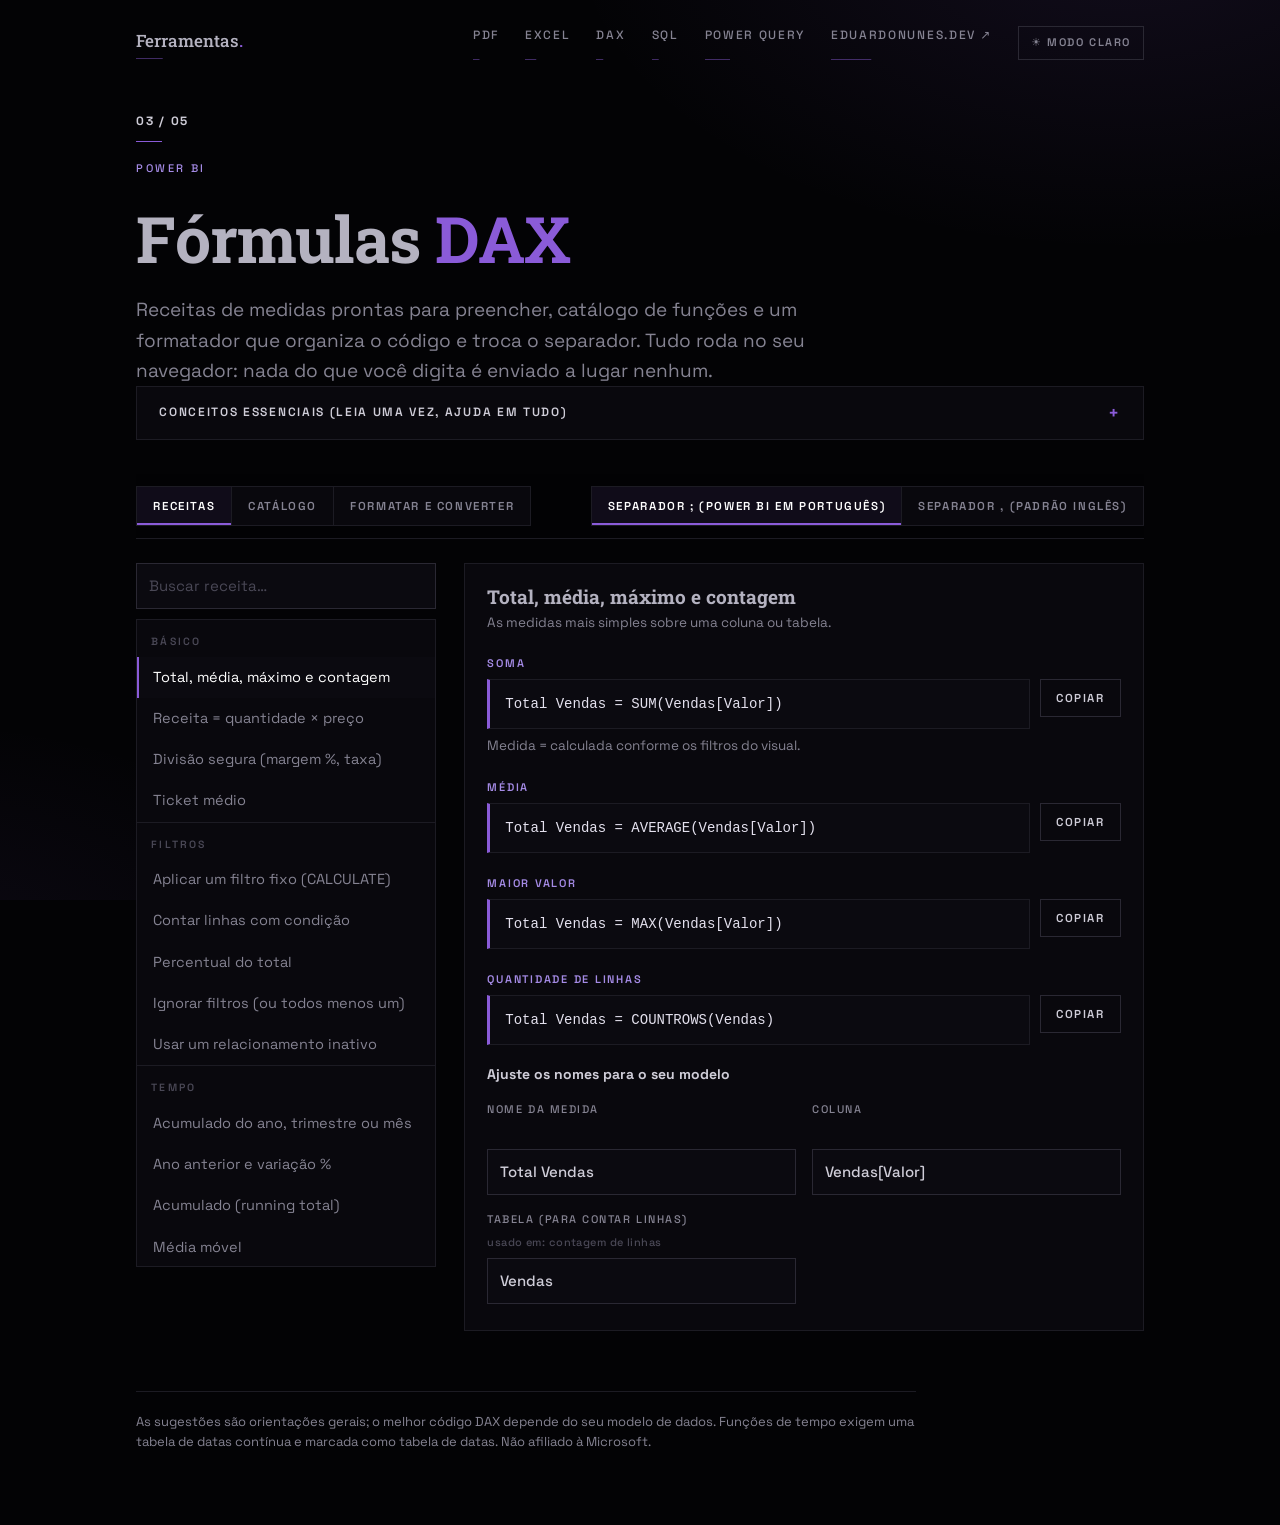
==== commit 5dece2e9: "Add Power Query (M) tool: 30 recipes, 165-function catalog, step formatter and explainer Co-Authored" ====
--- a/dax/index.html
+++ b/dax/index.html
@@ -14,8 +14,8 @@
 </head>
 <body>
 <div class="wrap">
-<header class="topbar"><a class="logo" href="../">Ferramentas<i>.</i></a><nav style="display:flex;gap:26px;flex-wrap:wrap"><a href="../pdf/">PDF</a><a href="../excel/">Excel</a><a href="../dax/">DAX</a><a href="../sql/">SQL</a><a href="https://eduardonunes.dev">eduardonunes.dev ↗</a><button class="theme-btn" id="themeBtn" type="button">☀ Modo claro</button></nav></header>
-<div class="kicker"><span class="count">03 / 04</span><span class="bar"></span><span class="label">Power BI</span></div>
+<header class="topbar"><a class="logo" href="../">Ferramentas<i>.</i></a><nav style="display:flex;gap:26px;flex-wrap:wrap"><a href="../pdf/">PDF</a><a href="../excel/">Excel</a><a href="../dax/">DAX</a><a href="../sql/">SQL</a><a href="../powerquery/">Power Query</a><a href="https://eduardonunes.dev">eduardonunes.dev ↗</a><button class="theme-btn" id="themeBtn" type="button">☀ Modo claro</button></nav></header>
+<div class="kicker"><span class="count">03 / 05</span><span class="bar"></span><span class="label">Power BI</span></div>
 <h1>Fórmulas <em>DAX</em></h1>
 <p class="sub">Receitas de medidas prontas para preencher, catálogo de funções e um formatador que organiza o código e troca o separador. Tudo roda no seu navegador: nada do que você digita é enviado a lugar nenhum.</p>
 
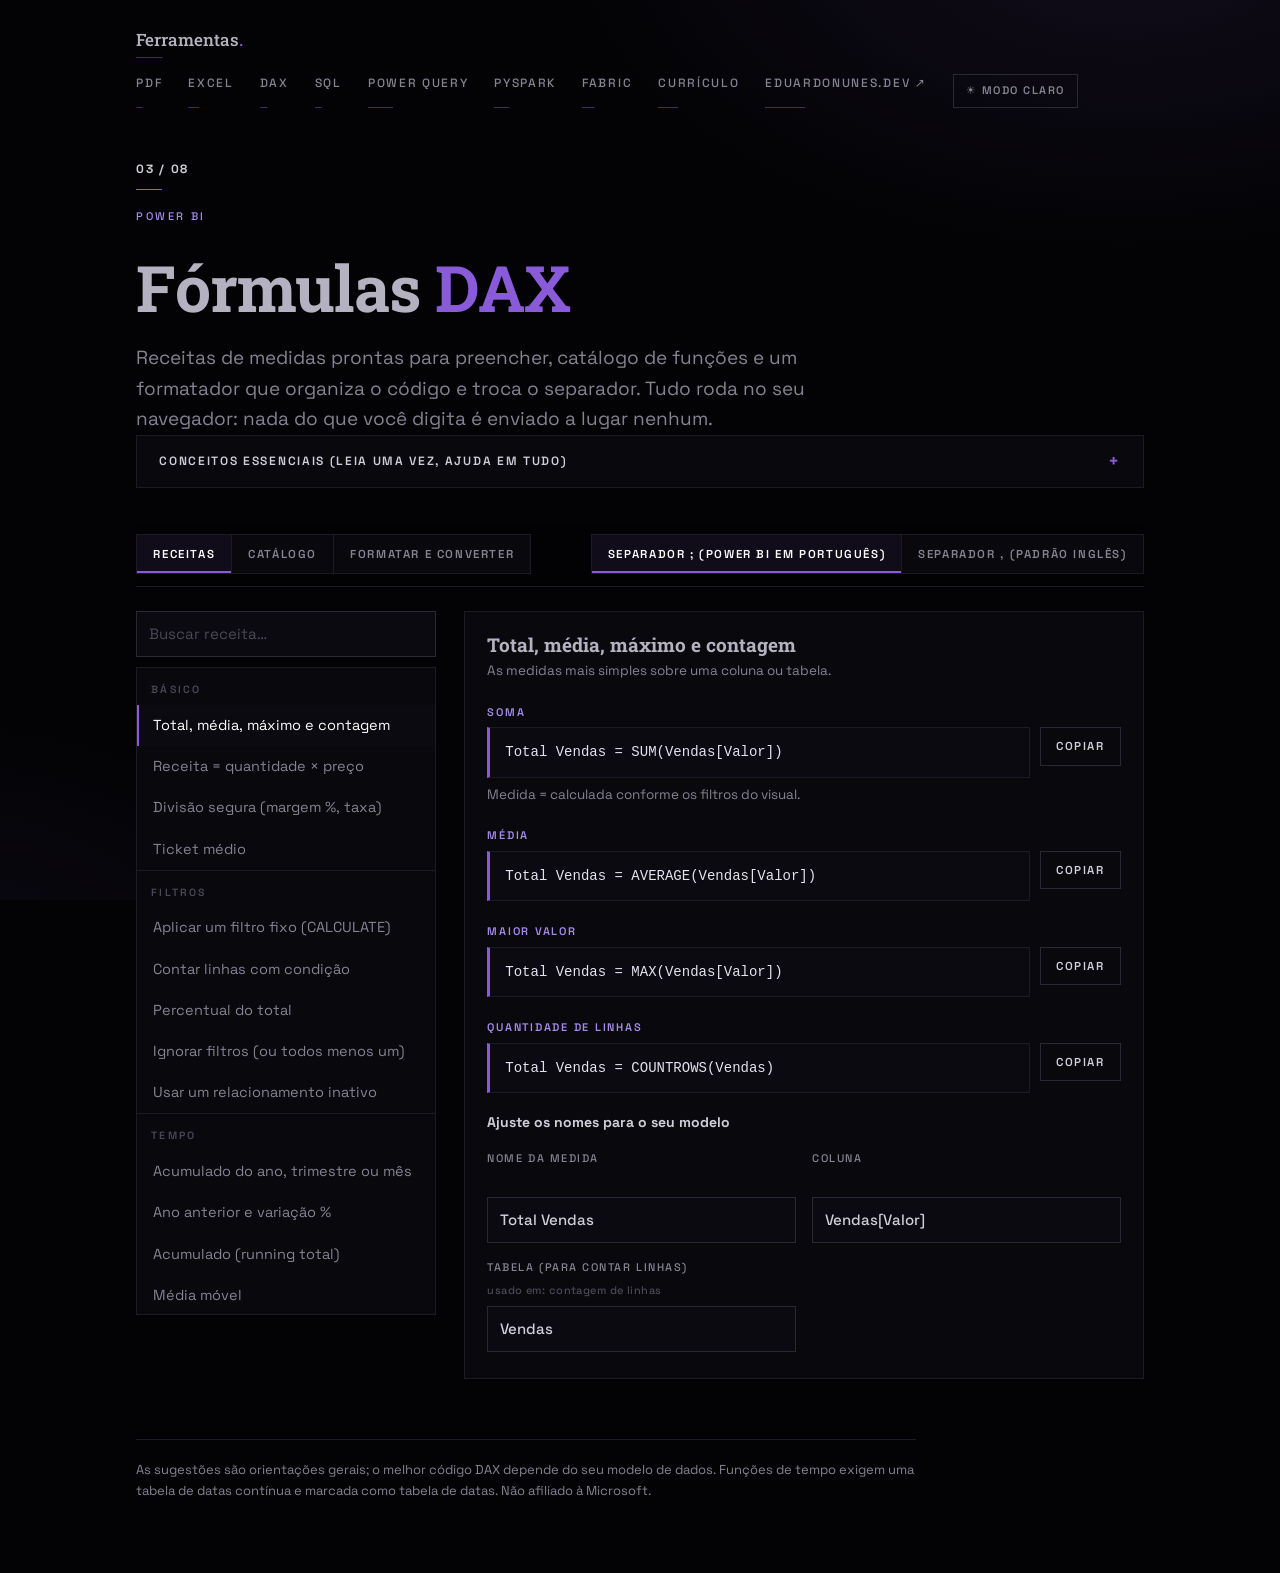
==== commit ccba10ec: "Add PySpark, Microsoft Fabric and ATS resume tools; link them in landing, menus and README Co-Author" ====
--- a/dax/index.html
+++ b/dax/index.html
@@ -14,8 +14,8 @@
 </head>
 <body>
 <div class="wrap">
-<header class="topbar"><a class="logo" href="../">Ferramentas<i>.</i></a><nav style="display:flex;gap:26px;flex-wrap:wrap"><a href="../pdf/">PDF</a><a href="../excel/">Excel</a><a href="../dax/">DAX</a><a href="../sql/">SQL</a><a href="../powerquery/">Power Query</a><a href="https://eduardonunes.dev">eduardonunes.dev ↗</a><button class="theme-btn" id="themeBtn" type="button">☀ Modo claro</button></nav></header>
-<div class="kicker"><span class="count">03 / 05</span><span class="bar"></span><span class="label">Power BI</span></div>
+<header class="topbar"><a class="logo" href="../">Ferramentas<i>.</i></a><nav style="display:flex;gap:26px;flex-wrap:wrap"><a href="../pdf/">PDF</a><a href="../excel/">Excel</a><a href="../dax/">DAX</a><a href="../sql/">SQL</a><a href="../powerquery/">Power Query</a><a href="../pyspark/">PySpark</a><a href="../fabric/">Fabric</a><a href="../curriculo/">Currículo</a><a href="https://eduardonunes.dev">eduardonunes.dev ↗</a><button class="theme-btn" id="themeBtn" type="button">☀ Modo claro</button></nav></header>
+<div class="kicker"><span class="count">03 / 08</span><span class="bar"></span><span class="label">Power BI</span></div>
 <h1>Fórmulas <em>DAX</em></h1>
 <p class="sub">Receitas de medidas prontas para preencher, catálogo de funções e um formatador que organiza o código e troca o separador. Tudo roda no seu navegador: nada do que você digita é enviado a lugar nenhum.</p>
 
